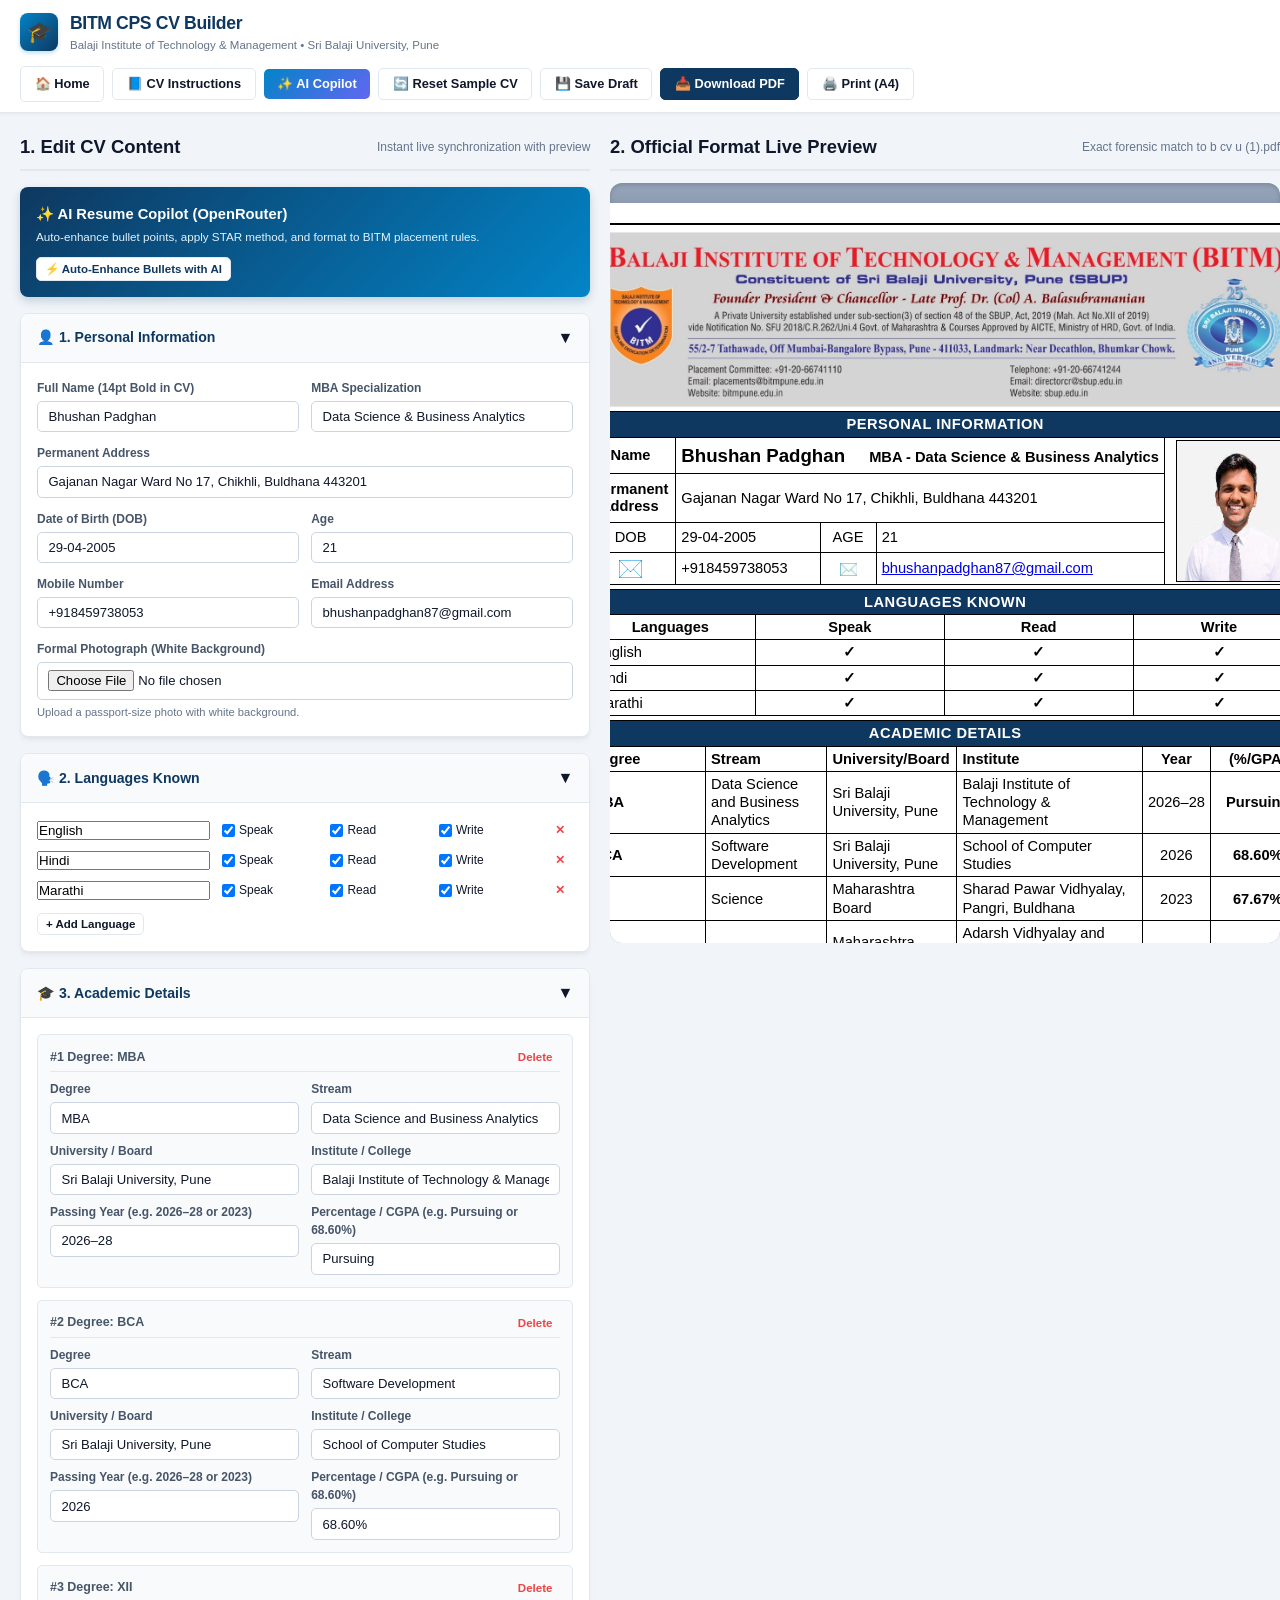
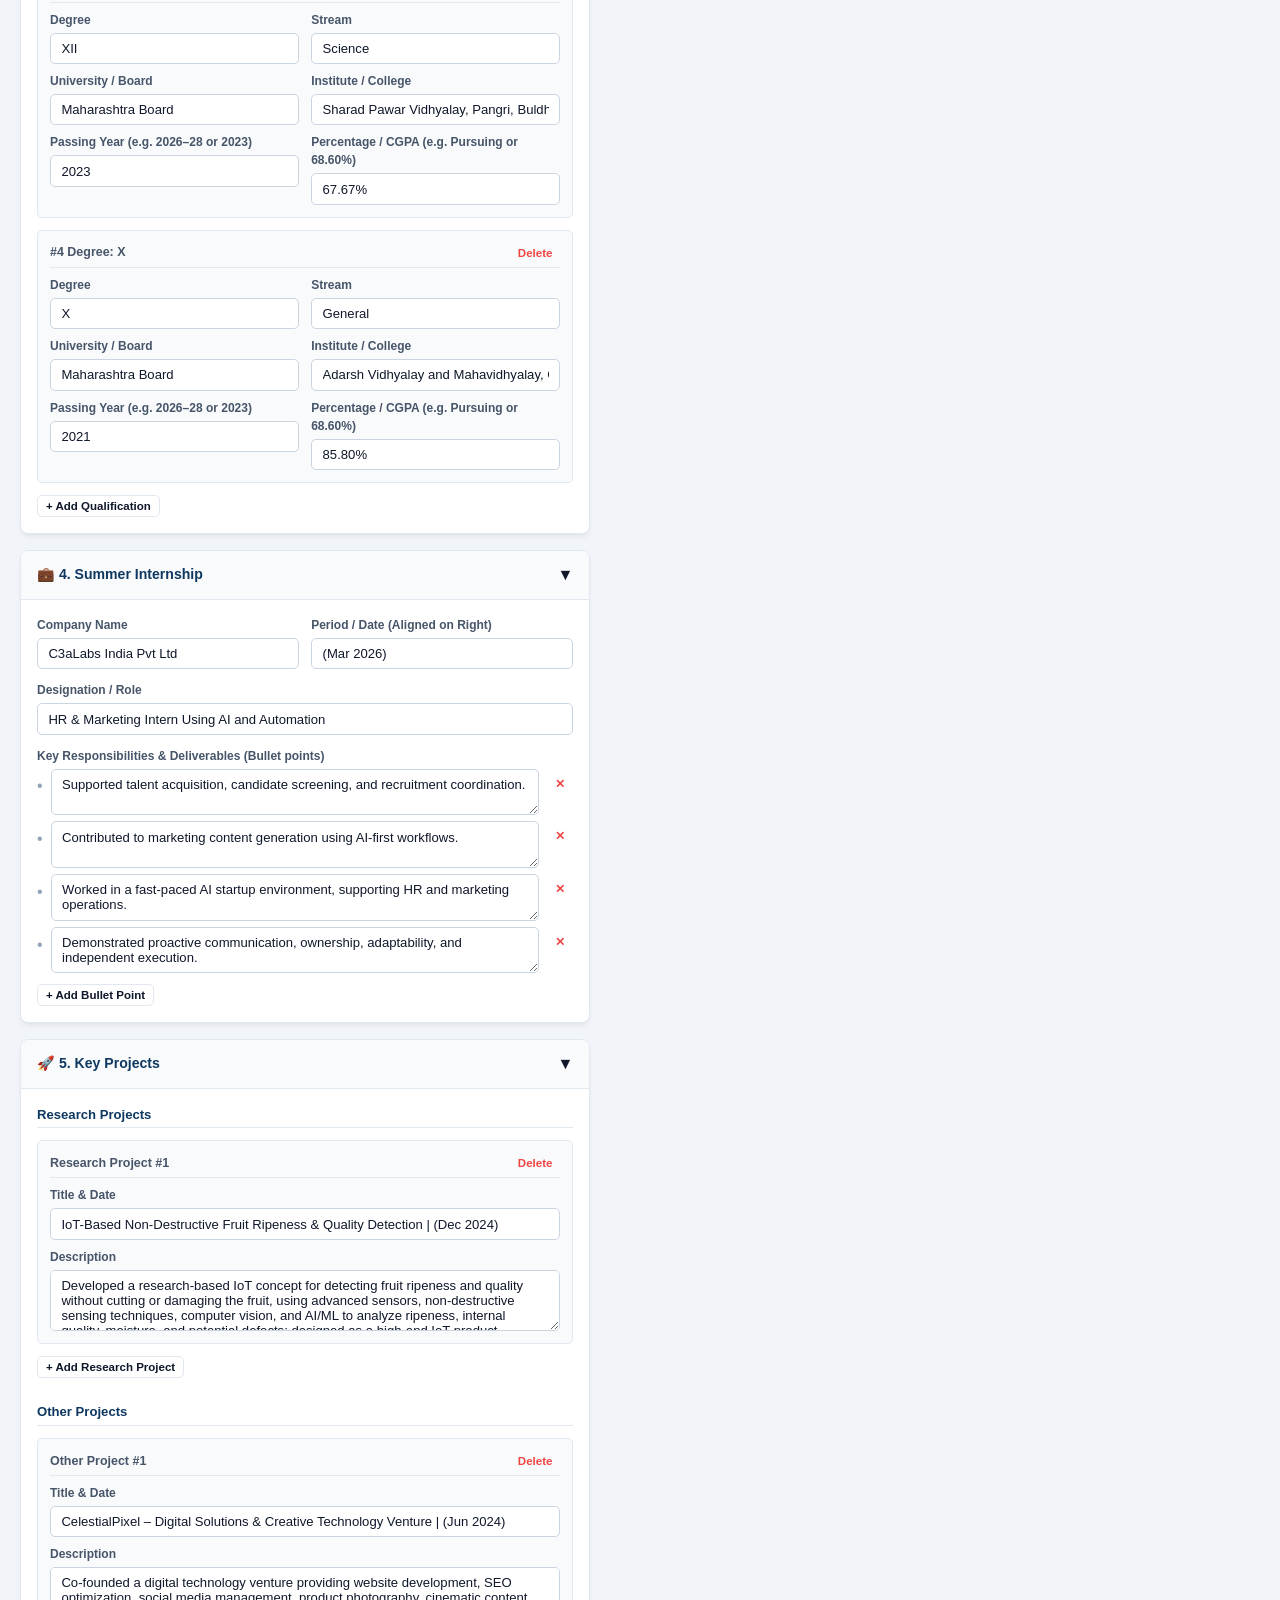
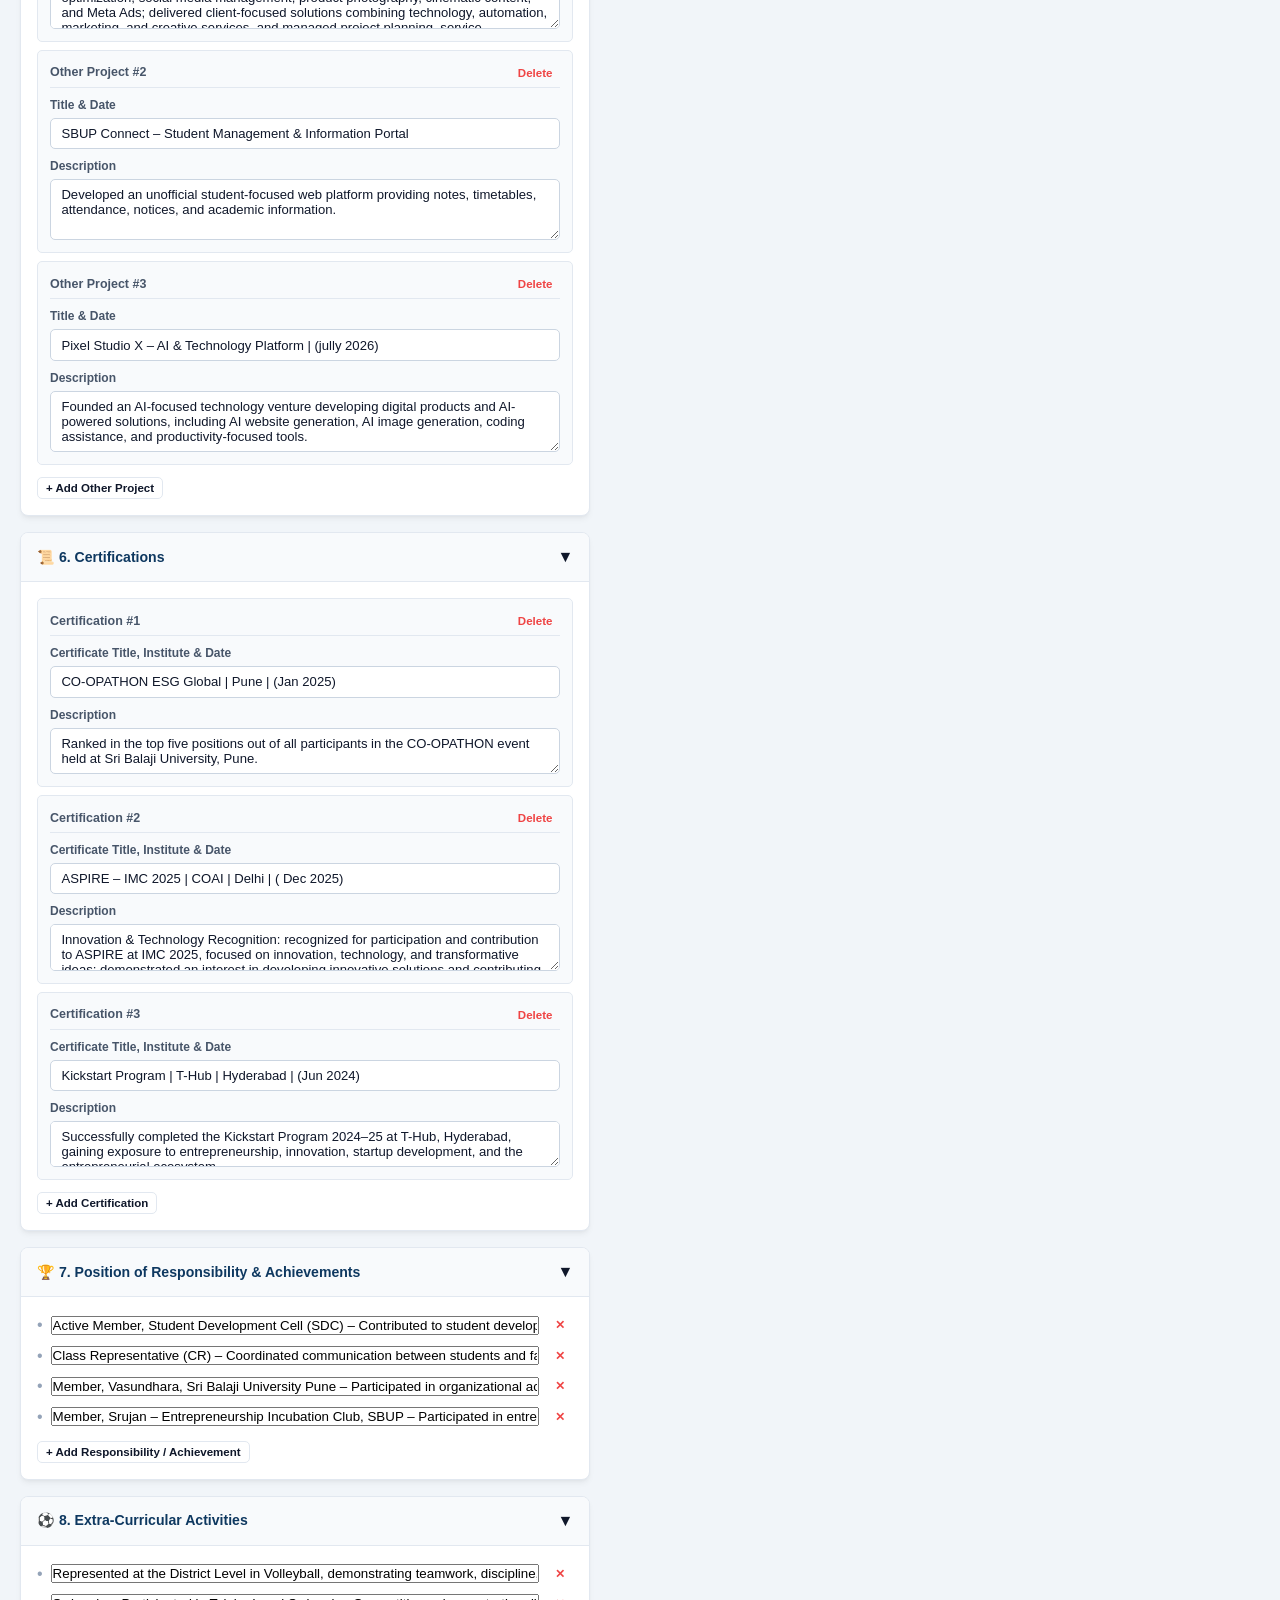
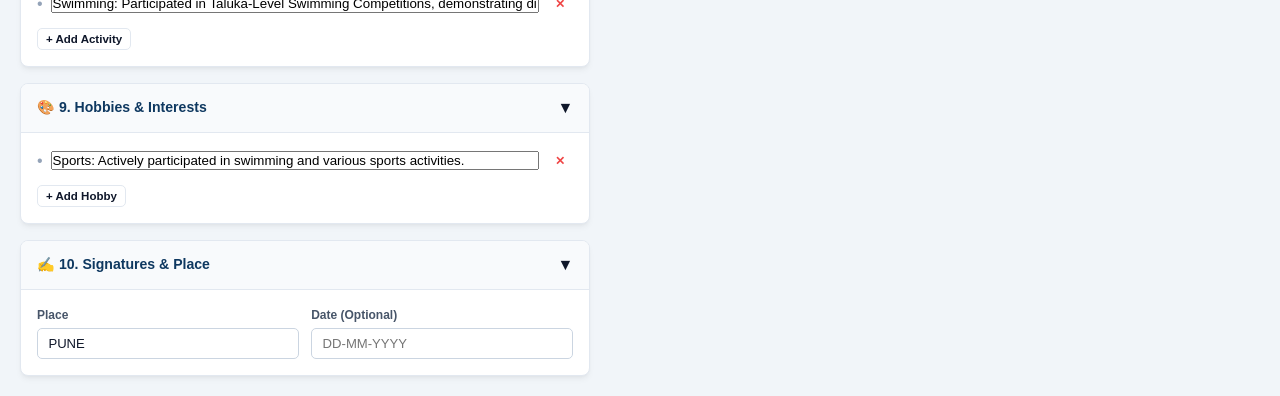
==== builder.html @ 75234aff "Add official Home landing page, separate CV Builder page, and Vercel routing" ====
<!DOCTYPE html>
<html lang="en">
<head>
  <meta charset="UTF-8">
  <meta name="viewport" content="width=device-width, initial-scale=1.0">
  <title>BITM CPS - Official MBA CV Builder</title>
  <link rel="stylesheet" href="style.css">
  <script src="html2pdf.bundle.min.js"></script>
</head>
<body>

  <!-- Top Navigation Header -->
  <header class="app-header">
    <div class="brand">
      <div class="brand-icon">🎓</div>
      <div>
        <div class="brand-title">BITM CPS CV Builder</div>
        <div class="brand-subtitle">Balaji Institute of Technology & Management • Sri Balaji University, Pune</div>
      </div>
    </div>

    <div class="header-actions">
      <a href="index.html" class="btn btn-secondary">
        🏠 Home
      </a>
      <button type="button" class="btn btn-secondary" id="btnInstructions">
        📘 CV Instructions
      </button>

      <button type="button" class="btn btn-ai" id="btnAiCopilot">
        ✨ AI Copilot
      </button>

      <button type="button" class="btn btn-secondary" id="btnResetSample">
        🔄 Reset Sample CV
      </button>

      <button type="button" class="btn btn-secondary" id="btnSaveDraft">
        💾 Save Draft
      </button>

      <!-- Direct PDF Download & Print Buttons -->
      <button type="button" class="btn btn-primary" id="btnDownloadPdf" style="background:#0e3860; border-color:#0e3860;">
        📥 Download PDF
      </button>

      <button type="button" class="btn btn-secondary" id="btnPrintPdf">
        🖨️ Print (A4)
      </button>
    </div>
  </header>

  <!-- Split Screen Workspace -->
  <main class="workspace">
    
    <!-- LEFT PANEL: Editor Input Form -->
    <section class="editor-panel">
      
      <div class="panel-header">
        <h2>1. Edit CV Content</h2>
        <span style="font-size: 0.75rem; color: #64748b;">Instant live synchronization with preview</span>
      </div>

      <!-- AI Copilot Quick Banner -->
      <div class="ai-copilot-card">
        <h3>✨ AI Resume Copilot (OpenRouter)</h3>
        <p>Auto-enhance bullet points, apply STAR method, and format to BITM placement rules.</p>
        <button type="button" class="btn btn-secondary btn-sm" id="btnAiQuickFill" style="background:#fff; color:#0e3860; font-weight:700;">
          ⚡ Auto-Enhance Bullets with AI
        </button>
      </div>

      <!-- Card 1: Personal Information -->
      <div class="form-card">
        <div class="card-header" onclick="toggleCard(this)">
          <div class="card-title">👤 1. Personal Information</div>
          <span>▼</span>
        </div>
        <div class="card-body">
          <div class="form-row">
            <div class="form-group">
              <label>Full Name (14pt Bold in CV)</label>
              <input type="text" id="inpName" value="Bhushan Padghan" placeholder="Student Name">
            </div>
            <div class="form-group">
              <label>MBA Specialization</label>
              <input type="text" id="inpSpec" value="Data Science & Business Analytics" placeholder="e.g. Data Science & Business Analytics">
            </div>
          </div>

          <div class="form-group">
            <label>Permanent Address</label>
            <input type="text" id="inpAddress" value="Gajanan Nagar Ward No 17, Chikhli, Buldhana 443201" placeholder="Address">
          </div>

          <div class="form-row">
            <div class="form-group">
              <label>Date of Birth (DOB)</label>
              <input type="text" id="inpDob" value="29-04-2005" placeholder="DD-MM-YYYY">
            </div>
            <div class="form-group">
              <label>Age</label>
              <input type="text" id="inpAge" value="21" placeholder="e.g. 21">
            </div>
          </div>

          <div class="form-row">
            <div class="form-group">
              <label>Mobile Number</label>
              <input type="text" id="inpPhone" value="+918459738053" placeholder="+91...">
            </div>
            <div class="form-group">
              <label>Email Address</label>
              <input type="email" id="inpEmail" value="bhushanpadghan87@gmail.com" placeholder="email@...">
            </div>
          </div>

          <div class="form-group">
            <label>Formal Photograph (White Background)</label>
            <input type="file" id="inpPhoto" accept="image/*">
            <span style="font-size: 0.7rem; color: #64748b;">Upload a passport-size photo with white background.</span>
          </div>
        </div>
      </div>

      <!-- Card 2: Languages Known -->
      <div class="form-card">
        <div class="card-header" onclick="toggleCard(this)">
          <div class="card-title">🗣️ 2. Languages Known</div>
          <span>▼</span>
        </div>
        <div class="card-body">
          <div id="languagesContainer" style="display: flex; flex-direction: column; gap: 0.5rem;">
            <!-- Generated via JS -->
          </div>
          <button type="button" class="btn btn-secondary btn-sm" id="btnAddLanguage" style="align-self: flex-start;">
            + Add Language
          </button>
        </div>
      </div>

      <!-- Card 3: Academic Details -->
      <div class="form-card">
        <div class="card-header" onclick="toggleCard(this)">
          <div class="card-title">🎓 3. Academic Details</div>
          <span>▼</span>
        </div>
        <div class="card-body">
          <div id="academicsContainer" style="display: flex; flex-direction: column; gap: 0.75rem;">
            <!-- Generated via JS -->
          </div>
          <button type="button" class="btn btn-secondary btn-sm" id="btnAddAcademic" style="align-self: flex-start;">
            + Add Qualification
          </button>
        </div>
      </div>

      <!-- Card 4: Summer Internship -->
      <div class="form-card">
        <div class="card-header" onclick="toggleCard(this)">
          <div class="card-title">💼 4. Summer Internship</div>
          <span>▼</span>
        </div>
        <div class="card-body">
          <div class="form-row">
            <div class="form-group">
              <label>Company Name</label>
              <input type="text" id="inpInternCompany" value="C3aLabs India Pvt Ltd" placeholder="Company Name">
            </div>
            <div class="form-group">
              <label>Period / Date (Aligned on Right)</label>
              <input type="text" id="inpInternPeriod" value="(Mar 2026)" placeholder="(e.g. Mar 2026)">
            </div>
          </div>

          <div class="form-group">
            <label>Designation / Role</label>
            <input type="text" id="inpInternRole" value="HR & Marketing Intern Using AI and Automation" placeholder="Internship Role">
          </div>

          <div class="form-group">
            <label>Key Responsibilities & Deliverables (Bullet points)</label>
            <div id="internBulletsContainer" style="display: flex; flex-direction: column; gap: 0.4rem;">
              <!-- Generated via JS -->
            </div>
            <button type="button" class="btn btn-secondary btn-sm" id="btnAddInternBullet" style="align-self: flex-start; margin-top: 0.4rem;">
              + Add Bullet Point
            </button>
          </div>
        </div>
      </div>

      <!-- Card 5: Key Projects -->
      <div class="form-card">
        <div class="card-header" onclick="toggleCard(this)">
          <div class="card-title">🚀 5. Key Projects</div>
          <span>▼</span>
        </div>
        <div class="card-body">
          <h4 style="font-size: 0.82rem; color: #0e3860; border-bottom: 1px solid #e2e8f0; padding-bottom: 3px;">
            Research Projects
          </h4>
          <div id="researchProjectsContainer" style="display: flex; flex-direction: column; gap: 0.5rem;">
            <!-- Generated via JS -->
          </div>
          <button type="button" class="btn btn-secondary btn-sm" id="btnAddResearchProj" style="align-self: flex-start;">
            + Add Research Project
          </button>

          <h4 style="font-size: 0.82rem; color: #0e3860; border-bottom: 1px solid #e2e8f0; padding-bottom: 3px; margin-top: 0.75rem;">
            Other Projects
          </h4>
          <div id="otherProjectsContainer" style="display: flex; flex-direction: column; gap: 0.5rem;">
            <!-- Generated via JS -->
          </div>
          <button type="button" class="btn btn-secondary btn-sm" id="btnAddOtherProj" style="align-self: flex-start;">
            + Add Other Project
          </button>
        </div>
      </div>

      <!-- Card 6: Certifications -->
      <div class="form-card">
        <div class="card-header" onclick="toggleCard(this)">
          <div class="card-title">📜 6. Certifications</div>
          <span>▼</span>
        </div>
        <div class="card-body">
          <div id="certificationsContainer" style="display: flex; flex-direction: column; gap: 0.5rem;">
            <!-- Generated via JS -->
          </div>
          <button type="button" class="btn btn-secondary btn-sm" id="btnAddCert" style="align-self: flex-start;">
            + Add Certification
          </button>
        </div>
      </div>

      <!-- Card 7: Positions of Responsibility & Achievements -->
      <div class="form-card">
        <div class="card-header" onclick="toggleCard(this)">
          <div class="card-title">🏆 7. Position of Responsibility & Achievements</div>
          <span>▼</span>
        </div>
        <div class="card-body">
          <div id="responsibilitiesContainer" style="display: flex; flex-direction: column; gap: 0.4rem;">
            <!-- Generated via JS -->
          </div>
          <button type="button" class="btn btn-secondary btn-sm" id="btnAddResp" style="align-self: flex-start;">
            + Add Responsibility / Achievement
          </button>
        </div>
      </div>

      <!-- Card 8: Extra-Curricular Activities -->
      <div class="form-card">
        <div class="card-header" onclick="toggleCard(this)">
          <div class="card-title">⚽ 8. Extra-Curricular Activities</div>
          <span>▼</span>
        </div>
        <div class="card-body">
          <div id="extraCurricularContainer" style="display: flex; flex-direction: column; gap: 0.4rem;">
            <!-- Generated via JS -->
          </div>
          <button type="button" class="btn btn-secondary btn-sm" id="btnAddExtra" style="align-self: flex-start;">
            + Add Activity
          </button>
        </div>
      </div>

      <!-- Card 9: Hobbies & Interests -->
      <div class="form-card">
        <div class="card-header" onclick="toggleCard(this)">
          <div class="card-title">🎨 9. Hobbies & Interests</div>
          <span>▼</span>
        </div>
        <div class="card-body">
          <div id="hobbiesContainer" style="display: flex; flex-direction: column; gap: 0.4rem;">
            <!-- Generated via JS -->
          </div>
          <button type="button" class="btn btn-secondary btn-sm" id="btnAddHobby" style="align-self: flex-start;">
            + Add Hobby
          </button>
        </div>
      </div>

      <!-- Card 10: Signatures & Verification -->
      <div class="form-card">
        <div class="card-header" onclick="toggleCard(this)">
          <div class="card-title">✍️ 10. Signatures & Place</div>
          <span>▼</span>
        </div>
        <div class="card-body">
          <div class="form-row">
            <div class="form-group">
              <label>Place</label>
              <input type="text" id="inpPlace" value="PUNE" placeholder="PUNE">
            </div>
            <div class="form-group">
              <label>Date (Optional)</label>
              <input type="text" id="inpDate" placeholder="DD-MM-YYYY">
            </div>
          </div>
        </div>
      </div>

    </section>

    <!-- RIGHT PANEL: Live Preview Panel -->
    <section class="preview-panel">
      
      <div class="panel-header">
        <h2>2. Official Format Live Preview</h2>
        <span style="font-size: 0.75rem; color: #64748b;">Exact forensic match to b cv u (1).pdf</span>
      </div>

      <div class="preview-container" id="cvExportContainer">
        
        <!-- ==========================================
             PAGE 1 (Official BITM CV Paper)
             ========================================== -->
        <div class="cv-page" id="cvPage1">
          <div class="cv-page-frame">
            
            <!-- Official BITM Header Letterhead Image -->
            <img src="bitm_header.jpg" class="cv-header-img" alt="Balaji Institute of Technology & Management">

            <!-- 1. PERSONAL INFORMATION (Exact 5-Col Grid from Word XML) -->
            <table class="cv-table">
              <tr>
                <th colspan="5" class="banner-cell">PERSONAL INFORMATION</th>
              </tr>
              <tr>
                <td class="font-bold text-center" style="width: 12.57%;">Name</td>
                <td colspan="3" style="width: 67.95%;">
                  <span class="font-bold text-14pt" id="prevName">Bhushan Padghan</span>
                  <span class="font-bold" style="margin-left: 20px;">MBA - <span id="prevSpec">Data Science & Business Analytics</span></span>
                </td>
                <td rowspan="4" class="cell-photo" style="width: 19.48%;">
                  <div class="photo-frame" id="prevPhotoSlot">
                    <img src="sample_photo.jpg" alt="Student Photo">
                  </div>
                </td>
              </tr>
              <tr>
                <td class="font-bold text-center" style="line-height: 1.15;">Permanent<br>address</td>
                <td colspan="3" id="prevAddress">Gajanan Nagar Ward No 17, Chikhli, Buldhana 443201</td>
              </tr>
              <tr>
                <td class="text-center">DOB</td>
                <td style="width: 20.04%;" id="prevDob">29-04-2005</td>
                <td class="text-center" style="width: 7.80%;">AGE</td>
                <td style="width: 40.11%;" id="prevAge">21</td>
              </tr>
              <tr>
                <td class="text-center">
                  <img src="icon_phone.png" alt="Phone" style="height: 18px; vertical-align: middle;">
                </td>
                <td id="prevPhone">+918459738053</td>
                <td class="text-center">
                  <img src="icon_email.jpg" alt="Email" style="height: 13px; vertical-align: middle;">
                </td>
                <td>
                  <a href="mailto:bhushanpadghan87@gmail.com" id="prevEmail" style="color: #0000ee; text-decoration: underline;">bhushanpadghan87@gmail.com</a>
                </td>
              </tr>
            </table>

            <!-- 2. LANGUAGES KNOWN -->
            <table class="cv-table">
              <tr>
                <th colspan="4" class="banner-cell">LANGUAGES KNOWN</th>
              </tr>
              <tr>
                <th class="col-head" style="width: 23.63%; text-align: center;">Languages</th>
                <th class="col-head" style="width: 26.23%; text-align: center;">Speak</th>
                <th class="col-head" style="width: 26.23%; text-align: center;">Read</th>
                <th class="col-head" style="width: 23.90%; text-align: center;">Write</th>
              </tr>
              <tbody id="prevLanguagesTbody">
                <!-- Rendered via JS -->
              </tbody>
            </table>

            <!-- 3. ACADEMIC DETAILS -->
            <table class="cv-table">
              <tr>
                <th colspan="6" class="banner-cell">ACADEMIC DETAILS</th>
              </tr>
              <tr>
                <th class="col-head font-bold" style="width: 16.79%; text-align: left; padding-left: 5px;">Degree</th>
                <th class="col-head font-bold" style="width: 16.90%; text-align: left; padding-left: 5px;">Stream</th>
                <th class="col-head font-bold" style="width: 18.06%; text-align: left; padding-left: 5px;">University/Board</th>
                <th class="col-head font-bold" style="width: 25.86%; text-align: left; padding-left: 5px;">Institute</th>
                <th class="col-head font-bold" style="width: 9.21%; text-align: center; white-space: nowrap;">Year</th>
                <th class="col-head font-bold" style="width: 13.17%; text-align: center; white-space: nowrap;">(%/GPA)</th>
              </tr>
              <tbody id="prevAcademicsTbody">
                <!-- Rendered via JS -->
              </tbody>
            </table>

            <div class="cv-certify-text">
              I certify that the marks mentioned in above table have been verified as correct.
            </div>
            <div class="cv-director-row">
              <span>DATE: <span id="prevDirectorDate"></span></span>
              <span>DIRECTOR</span>
            </div>

            <!-- 4. SUMMER INTERNSHIP -->
            <table class="cv-table">
              <tr>
                <th class="banner-cell text-left">SUMMER INTERNSHIP:</th>
              </tr>
              <tr>
                <td style="padding: 5px 8px;">
                  <div style="font-weight: bold; margin-bottom: 2px;">
                    <span id="prevInternCompany">C3aLabs India Pvt Ltd</span>
                    <span id="prevInternPeriod" style="margin-left: 4px;">| (Mar 2026)</span>
                  </div>
                  <div style="margin-bottom: 3px;" id="prevInternRole">
                    HR & Marketing Intern Using AI and Automation
                  </div>
                  <ul class="cv-bullets" id="prevInternBullets">
                    <!-- Rendered via JS -->
                  </ul>
                </td>
              </tr>
            </table>

          </div>
        </div>

        <!-- Visual Page Separator -->
        <div class="page-separator no-print" style="color: #475569; font-size: 0.75rem; font-weight: 600; text-align: center;">
          ▼ Page 2 of Official CV Format ▼
        </div>

        <!-- ==========================================
             PAGE 2 (Official BITM CV Paper)
             ========================================== -->
        <div class="cv-page" id="cvPage2">
          <div class="cv-page-frame">

            <!-- 5. KEY PROJECTS -->
            <table class="cv-table">
              <tr>
                <th class="banner-cell">KEY PROJECTS</th>
              </tr>
              <tr>
                <td style="padding: 5px 8px; border-bottom: 1px solid #000;">
                  <div style="font-weight: bold; text-decoration: underline; margin-bottom: 3px;">Research Projects</div>
                  <div id="prevResearchProjects">
                    <!-- Rendered via JS -->
                  </div>
                </td>
              </tr>
              <tr>
                <td style="padding: 5px 8px;">
                  <div style="font-weight: bold; text-decoration: underline; margin-bottom: 3px;">Other Projects</div>
                  <div id="prevOtherProjects">
                    <!-- Rendered via JS -->
                  </div>
                </td>
              </tr>
            </table>

            <!-- 6. CERTIFICATIONS -->
            <table class="cv-table">
              <tr>
                <th class="banner-cell">CERTIFICATIONS</th>
              </tr>
              <tr>
                <td style="padding: 5px 8px;">
                  <div id="prevCertifications">
                    <!-- Rendered via JS -->
                  </div>
                </td>
              </tr>
            </table>

            <!-- 7. POSITION OF RESPONSIBILITY & ACHIVEMENTS -->
            <table class="cv-table">
              <tr>
                <th class="banner-cell">POSITION OF RESPONSIBILITY & ACHIVEMENTS</th>
              </tr>
              <tr>
                <td style="padding: 5px 8px;">
                  <ul class="cv-bullets" id="prevResponsibilities">
                    <!-- Rendered via JS -->
                  </ul>
                </td>
              </tr>
            </table>

            <!-- 8. EXTRA-CURRICULAR ACTIVITIES -->
            <table class="cv-table">
              <tr>
                <th class="banner-cell">EXTRA-CURRICULAR ACTIVITIES</th>
              </tr>
              <tr>
                <td style="padding: 5px 8px;">
                  <ul class="cv-bullets" id="prevExtraCurricular">
                    <!-- Rendered via JS -->
                  </ul>
                </td>
              </tr>
            </table>

            <!-- 9. HOBBIES & INTERESTS -->
            <table class="cv-table">
              <tr>
                <th class="banner-cell">HOBBIES & INTERESTS</th>
              </tr>
              <tr>
                <td style="padding: 5px 8px;">
                  <ul class="cv-bullets" id="prevHobbies">
                    <!-- Rendered via JS -->
                  </ul>
                </td>
              </tr>
            </table>

            <!-- 10. SIGNATURE FOOTER -->
            <div class="cv-signatures">
              <div class="cv-sig-row">
                <span>DATE: <span id="prevFooterDate"></span></span>
                <span>SIGNATURE OF STUDENT</span>
              </div>

              <div class="cv-countersigned">
                COUNTERSIGNED
              </div>

              <div class="cv-sig-row" style="margin-bottom: 0;">
                <span>PLACE:<span id="prevPlace">PUNE</span></span>
                <span>STAMP & SIGNATURE OF DIRECTOR</span>
              </div>
            </div>

          </div>
        </div>

      </div>

    </section>

  </main>

  <!-- MODAL: Official CV Formatting Instructions -->
  <div class="modal-overlay" id="instructionsModal">
    <div class="modal-content">
      <div class="modal-header">
        <h3>📘 Official CV Formatting Instructions</h3>
        <button type="button" class="btn btn-secondary btn-sm" onclick="closeModal('instructionsModal')">✕</button>
      </div>
      <div class="modal-body">
        <p style="font-weight: 700; color: #0e3860; margin-bottom: 0.75rem;">
          Balaji Institute of Telecom & Management (BITM) • Career Planning & Placement Cell Guidelines
        </p>
        <ol>
          <li><strong>Name:</strong> 14 pt, bold, and properly aligned as per the given format.</li>
          <li><strong>Font:</strong> Use Arial throughout the CV.</li>
          <li><strong>Font Size:</strong> Keep the overall CV content at 11 pt.</li>
          <li><strong>Headings:</strong> Only the headings should be bold. Keep the details/content in normal font.</li>
          <li><strong>Alignment:</strong> Follow the alignment given in the CV format. Keep tick marks (✓) and other elements properly center-aligned wherever required.</li>
          <li><strong>Margins:</strong> Keep a little space on all four sides of the page.</li>
          <li><strong>Spacing:</strong> Maintain proper and consistent spacing between sections. Keep equal space after every section and avoid unnecessary blank spaces.</li>
          <li><strong>Specialisation:</strong> Write your specialisation as per the given format. If it doesn’t fit, use a short form. Tech students should use the required short form.</li>
          <li><strong>Internship/Certification Dates:</strong> Mention the internship and certification dates on the right side, aligned consistently throughout the CV.</li>
          <li><strong>Passing Year:</strong> Mention only the passing year. Example: 2023 ✅ | 2022–23 ❌. For MBA, mention 2026–28 in the Passing Year column and write “Pursuing” in the Percentage/CGPA column.</li>
          <li><strong>Marks:</strong> If you are adding marks, mention them only in Percentage or CGPA. Do not use any other format.</li>
          <li><strong>Photo:</strong> Use a formal photograph with a white background.</li>
          <li><strong>Content:</strong> Fill in your correct and updated details. Do not change the order or add unnecessary information.</li>
          <li><strong>Formatting:</strong> Do not change the overall structure, headings, or layout of the given CV format.</li>
          <li><strong>Final Check:</strong> Check spelling, contact details, font size, bold headings, alignment, spacing, dates, marks, photo, and overall appearance before submitting.</li>
        </ol>
      </div>
      <div class="modal-footer">
        <button type="button" class="btn btn-primary" onclick="closeModal('instructionsModal')">
          Understood, Close
        </button>
      </div>
    </div>
  </div>

  <!-- MODAL: AI Copilot -->
  <div class="modal-overlay" id="aiModal">
    <div class="modal-content">
      <div class="modal-header">
        <h3>✨ OpenRouter AI CV Assistant</h3>
        <button type="button" class="btn btn-secondary btn-sm" onclick="closeModal('aiModal')">✕</button>
      </div>
      <div class="modal-body">
        <p style="font-size: 0.8rem; color: #475569; margin-bottom: 1rem;">
          Using OpenRouter AI (<code>openai/gpt-4o-mini</code>) to enhance your CV content according to BITM MBA standards.
        </p>

        <div class="form-group" style="margin-bottom: 1rem;">
          <label>Select AI Action</label>
          <select id="selAiAction">
            <option value="enhance_internship">Polish Internship Bullet Points (Action Verbs & Impact)</option>
            <option value="enhance_projects">Enhance Research & Other Projects (STAR Method)</option>
            <option value="enhance_achievements">Refine Responsibilities & Achievements</option>
            <option value="full_audit">Check BITM Formatting Compliance</option>
          </select>
        </div>

        <div class="form-group">
          <label>Optional Context / Notes (e.g. key tools, results)</label>
          <textarea id="txtAiContext" rows="3" placeholder="e.g. Worked with Python and Power BI, improved conversion by 15%..."></textarea>
        </div>

        <div id="aiStatusArea" style="margin-top: 1rem; font-size: 0.8rem; display: none;"></div>
      </div>
      <div class="modal-footer">
        <button type="button" class="btn btn-secondary" onclick="closeModal('aiModal')">Cancel</button>
        <button type="button" class="btn btn-ai" id="btnExecuteAi">Execute AI Action</button>
      </div>
    </div>
  </div>

  <script src="app.js"></script>
</body>
</html>
---- style.css ----
/* ==========================================================================
   BITM CPS CV Builder - Stylesheet
   Academic & Placement Theme (Sky Blue, Light Blue, White, Dark Navy)
   Exact forensic replica of b cv u (1).pdf & CV format-Freshers (5).docx
   ========================================================================== */

:root {
  --primary: #0284c7;
  --primary-hover: #0369a1;
  --primary-light: #e0f2fe;
  --primary-ultra-light: #f0f9ff;
  --navy: #0f172a;
  --navy-light: #1e293b;
  --text-muted: #64748b;
  --border: #e2e8f0;
  --bg-app: #f1f5f9;
  --card-bg: #ffffff;
  --success: #10b981;
  --radius-lg: 12px;
  --radius-md: 8px;
  --radius-sm: 5px;
  --shadow: 0 4px 6px -1px rgba(0, 0, 0, 0.05), 0 2px 4px -2px rgba(0, 0, 0, 0.05);
}

* {
  box-sizing: border-box;
  margin: 0;
  padding: 0;
}

body {
  font-family: -apple-system, BlinkMacSystemFont, "Segoe UI", Roboto, Helvetica, Arial, sans-serif;
  background-color: var(--bg-app);
  color: var(--navy);
  line-height: 1.5;
  -webkit-font-smoothing: antialiased;
}

/* Header */
.app-header {
  position: sticky;
  top: 0;
  z-index: 50;
  background-color: rgba(255, 255, 255, 0.98);
  backdrop-filter: blur(8px);
  border-bottom: 1px solid var(--border);
  padding: 0.65rem 1.25rem;
  display: flex;
  align-items: center;
  justify-content: space-between;
  flex-wrap: wrap;
  gap: 0.75rem;
  box-shadow: 0 1px 3px rgba(0,0,0,0.05);
}

.brand {
  display: flex;
  align-items: center;
  gap: 0.75rem;
}

.brand-icon {
  width: 38px;
  height: 38px;
  background: linear-gradient(135deg, #0284c7, #0e3860);
  color: #fff;
  border-radius: var(--radius-md);
  display: flex;
  align-items: center;
  justify-content: center;
  font-size: 1.25rem;
  font-weight: bold;
  box-shadow: 0 2px 4px rgba(2, 132, 199, 0.25);
}

.brand-title {
  font-size: 1.1rem;
  font-weight: 700;
  color: #0e3860;
  letter-spacing: -0.02em;
}

.brand-subtitle {
  font-size: 0.72rem;
  color: var(--text-muted);
  font-weight: 500;
}

.header-actions {
  display: flex;
  align-items: center;
  gap: 0.5rem;
  flex-wrap: wrap;
}

/* Buttons */
.btn {
  display: inline-flex;
  align-items: center;
  gap: 0.35rem;
  font-size: 0.8rem;
  font-weight: 600;
  padding: 0.45rem 0.85rem;
  border-radius: var(--radius-sm);
  border: 1px solid transparent;
  cursor: pointer;
  transition: all 0.15s ease-in-out;
  text-decoration: none;
}

.btn-primary {
  background-color: var(--primary);
  color: #fff;
  border-color: var(--primary);
}
.btn-primary:hover {
  background-color: var(--primary-hover);
}

.btn-secondary {
  background-color: #fff;
  color: var(--navy);
  border-color: var(--border);
}
.btn-secondary:hover {
  background-color: #f1f5f9;
}

.btn-ai {
  background: linear-gradient(135deg, #0284c7, #6366f1);
  color: #fff;
  border: none;
}
.btn-ai:hover {
  opacity: 0.95;
  transform: translateY(-1px);
}

.btn-sm {
  padding: 0.25rem 0.5rem;
  font-size: 0.72rem;
}

.btn-danger {
  color: #ef4444;
  background: transparent;
  border: none;
  cursor: pointer;
}
.btn-danger:hover {
  background-color: #fee2e2;
  border-radius: 4px;
}

/* Split Workspace */
.workspace {
  display: grid;
  grid-template-columns: 46% 54%;
  gap: 1.25rem;
  padding: 1.25rem;
  max-width: 1700px;
  margin: 0 auto;
  min-height: calc(100vh - 65px);
}

@media (max-width: 1100px) {
  .workspace {
    grid-template-columns: 1fr;
  }
}

/* Left side: Editor Panel */
.editor-panel {
  display: flex;
  flex-direction: column;
  gap: 1rem;
}

.panel-header {
  display: flex;
  align-items: center;
  justify-content: space-between;
  border-bottom: 2px solid var(--border);
  padding-bottom: 0.5rem;
}

.panel-header h2 {
  font-size: 1.15rem;
  font-weight: 700;
  color: var(--navy);
}

/* Accordion Form Cards */
.form-card {
  background-color: var(--card-bg);
  border-radius: var(--radius-md);
  border: 1px solid var(--border);
  box-shadow: var(--shadow);
  overflow: hidden;
  transition: border-color 0.15s;
}

.form-card:hover {
  border-color: #cbd5e1;
}

.card-header {
  padding: 0.75rem 1rem;
  background-color: #f8fafc;
  border-bottom: 1px solid var(--border);
  display: flex;
  align-items: center;
  justify-content: space-between;
  cursor: pointer;
  user-select: none;
}

.card-header:hover {
  background-color: #f1f5f9;
}

.card-title {
  font-size: 0.88rem;
  font-weight: 700;
  color: #0e3860;
  display: flex;
  align-items: center;
  gap: 0.4rem;
}

.card-body {
  padding: 1rem;
  display: flex;
  flex-direction: column;
  gap: 0.75rem;
}

.form-row {
  display: grid;
  grid-template-columns: 1fr 1fr;
  gap: 0.75rem;
}

.form-group {
  display: flex;
  flex-direction: column;
  gap: 0.25rem;
}

.form-group label {
  font-size: 0.75rem;
  font-weight: 600;
  color: #475569;
}

.form-group input,
.form-group textarea,
.form-group select {
  font-family: inherit;
  font-size: 0.82rem;
  padding: 0.45rem 0.65rem;
  border-radius: var(--radius-sm);
  border: 1px solid #cbd5e1;
  background-color: #fff;
  color: var(--navy);
  outline: none;
  transition: border-color 0.15s, box-shadow 0.15s;
}

.form-group input:focus,
.form-group textarea:focus,
.form-group select:focus {
  border-color: var(--primary);
  box-shadow: 0 0 0 2px var(--primary-light);
}

.dynamic-item {
  background-color: #f8fafc;
  border: 1px solid var(--border);
  border-radius: var(--radius-sm);
  padding: 0.75rem;
  display: flex;
  flex-direction: column;
  gap: 0.5rem;
  position: relative;
}

.dynamic-item-header {
  display: flex;
  align-items: center;
  justify-content: space-between;
  font-size: 0.78rem;
  font-weight: 700;
  color: #475569;
  border-bottom: 1px solid #e2e8f0;
  padding-bottom: 0.25rem;
}

/* Right side: Live Preview Panel */
.preview-panel {
  display: flex;
  flex-direction: column;
  gap: 0.75rem;
  position: sticky;
  top: 75px;
  max-height: calc(100vh - 90px);
}

.preview-container {
  flex: 1;
  overflow-y: auto;
  overflow-x: auto;
  background-color: #94a3b8;
  padding: 1.25rem;
  border-radius: var(--radius-lg);
  box-shadow: inset 0 2px 4px rgba(0, 0, 0, 0.15);
  display: flex;
  flex-direction: column;
  align-items: center;
  gap: 1.5rem;
}

/* ==========================================================================
   CV PAPER PREVIEW (EXACT A4 210mm x 297mm DIMENSIONS)
   Strict Arial font throughout, 11pt body, 14pt Name, Dark Navy #0e3860 Banners
   Microsoft Word PageBorder: 2.25pt solid black box with 24pt margin
   ========================================================================== */

.cv-page {
  background: #ffffff;
  color: #000000;
  width: 210mm;
  height: 297mm;
  min-height: 297mm;
  max-height: 297mm;
  padding: 5.5mm 7mm;
  box-shadow: 0 10px 25px rgba(0, 0, 0, 0.25);
  font-family: Arial, Helvetica, sans-serif !important;
  font-size: 11pt;
  line-height: 1.25;
  position: relative;
  box-sizing: border-box;
  overflow: hidden;
  -webkit-print-color-adjust: exact !important;
  print-color-adjust: exact !important;
}

/* Page Outer Frame (Exact match to Word pgBorders) */
.cv-page-frame {
  border: 2px solid #000000;
  padding: 6px 8px;
  height: 100%;
  box-sizing: border-box;
  display: flex;
  flex-direction: column;
}

/* Official College Letterhead Image */
.cv-header-img {
  width: 100%;
  height: auto;
  display: block;
  margin-bottom: 3px;
}

/* Master Table Styles */
.cv-table {
  width: 100%;
  border-collapse: collapse;
  border: 1px solid #000000;
  margin-bottom: 4px;
  font-family: Arial, sans-serif;
  font-size: 11pt;
  color: #000000;
}

.cv-table td {
  border: 1px solid #000000;
  padding: 3px 5px;
  vertical-align: middle;
  font-size: 11pt;
  color: #000000;
}

.cv-table th {
  border: 1px solid #000000;
  font-size: 11pt;
  color: #000000;
}

/* Deep Navy Blue Section Banners (Exact #0e3860) */
.banner-cell {
  background-color: #0e3860 !important;
  color: #ffffff !important;
  font-family: Arial, sans-serif;
  font-weight: bold;
  font-size: 11pt !important;
  text-align: center;
  padding: 3px 6px !important;
  letter-spacing: 0.5px;
  -webkit-print-color-adjust: exact !important;
  print-color-adjust: exact !important;
}

.banner-cell.text-left {
  text-align: left;
  padding-left: 8px !important;
}

.col-head {
  background-color: #ffffff;
  font-weight: bold;
  padding: 3px 4px;
  font-size: 11pt;
}

/* Text helpers */
.text-center {
  text-align: center;
}

.text-left {
  text-align: left;
}

.font-bold {
  font-weight: bold;
}

.text-14pt {
  font-size: 14pt;
}

.text-11pt {
  font-size: 11pt;
}

/* Photo Box Inside Table 0 */
.cell-photo {
  padding: 2px !important;
  text-align: center;
  vertical-align: middle;
}

.photo-frame {
  width: 118px;
  height: 142px;
  border: 1px solid #000000;
  background-color: #ffffff;
  margin: 0 auto;
  display: flex;
  align-items: center;
  justify-content: center;
  overflow: hidden;
}

.photo-frame img {
  width: 100%;
  height: 100%;
  object-fit: cover;
  display: block;
}

/* Academic Director & Certify Note */
.cv-certify-text {
  font-size: 11pt;
  margin-top: 3px;
  margin-bottom: 5px;
  color: #000000;
}

.cv-director-row {
  display: flex;
  justify-content: space-between;
  font-size: 11pt;
  font-weight: normal;
  margin-bottom: 5px;
  color: #000000;
}

/* Bullets */
.cv-bullets {
  margin: 0;
  padding-left: 18px;
  list-style-type: disc;
}

.cv-bullets li {
  font-size: 11pt;
  line-height: 1.24;
  margin-bottom: 2px;
  color: #000000;
}

/* Page 2 Signatures Block */
.cv-signatures {
  margin-top: auto;
  padding-top: 15px;
  font-family: Arial, sans-serif;
  font-size: 11pt;
  color: #000000;
}

.cv-sig-row {
  display: flex;
  justify-content: space-between;
  margin-bottom: 12px;
  font-size: 11pt;
}

.cv-countersigned {
  text-align: center;
  font-weight: normal;
  letter-spacing: 0.05em;
  margin-bottom: 12px;
  font-size: 11pt;
}

/* Modals */
.modal-overlay {
  display: none;
  position: fixed;
  top: 0;
  left: 0;
  right: 0;
  bottom: 0;
  background-color: rgba(15, 23, 42, 0.65);
  backdrop-filter: blur(4px);
  z-index: 100;
  align-items: center;
  justify-content: center;
  padding: 1rem;
}

.modal-overlay.active {
  display: flex;
}

.modal-content {
  background: #fff;
  border-radius: var(--radius-lg);
  max-width: 650px;
  width: 100%;
  max-height: 85vh;
  display: flex;
  flex-direction: column;
  box-shadow: 0 20px 25px -5px rgba(0, 0, 0, 0.25);
  overflow: hidden;
}

.modal-header {
  padding: 1rem 1.25rem;
  background: linear-gradient(135deg, #0e3860, #0284c7);
  color: #fff;
  display: flex;
  align-items: center;
  justify-content: space-between;
}

.modal-header h3 {
  font-size: 1.05rem;
  font-weight: 700;
}

.modal-body {
  padding: 1.25rem;
  overflow-y: auto;
  font-size: 0.85rem;
  line-height: 1.6;
  color: #334155;
}

.modal-body ol {
  padding-left: 1.25rem;
}

.modal-body li {
  margin-bottom: 0.55rem;
}

.modal-footer {
  padding: 0.85rem 1.25rem;
  background-color: #f8fafc;
  border-top: 1px solid var(--border);
  display: flex;
  justify-content: flex-end;
}

/* AI Copilot Card */
.ai-copilot-card {
  background: linear-gradient(135deg, #0e3860, #0284c7);
  color: #fff;
  border-radius: var(--radius-md);
  padding: 1rem;
  box-shadow: 0 4px 10px rgba(14, 56, 96, 0.2);
}

.ai-copilot-card h3 {
  font-size: 0.92rem;
  font-weight: 700;
  margin-bottom: 0.2rem;
}

.ai-copilot-card p {
  font-size: 0.73rem;
  color: #e0f2fe;
  margin-bottom: 0.65rem;
}

/* ==========================================================================
   HOME PAGE (LANDING PORTAL) STYLES
   ========================================================================== */
.home-container {
  max-width: 1200px;
  margin: 0 auto;
  padding: 2rem 1.5rem;
}

.home-hero {
  text-align: center;
  padding: 3.5rem 1.5rem 2.5rem;
  background: linear-gradient(180deg, #f0f9ff 0%, #ffffff 100%);
  border-radius: var(--radius-lg);
  border: 1px solid var(--border);
  margin-bottom: 2.5rem;
  box-shadow: 0 10px 30px -10px rgba(2, 132, 199, 0.1);
}

.home-badge {
  display: inline-flex;
  align-items: center;
  gap: 0.5rem;
  background-color: var(--primary-light);
  color: #0369a1;
  font-size: 0.8rem;
  font-weight: 700;
  padding: 0.35rem 0.85rem;
  border-radius: 999px;
  margin-bottom: 1.25rem;
  border: 1px solid #bae6fd;
}

.home-hero h1 {
  font-size: 2.5rem;
  font-weight: 800;
  color: #0e3860;
  line-height: 1.2;
  margin-bottom: 1rem;
  letter-spacing: -0.02em;
}

.home-hero p {
  font-size: 1.05rem;
  color: #475569;
  max-width: 780px;
  margin: 0 auto 2rem;
  line-height: 1.6;
}

.home-hero-actions {
  display: flex;
  align-items: center;
  justify-content: center;
  gap: 1rem;
  flex-wrap: wrap;
}

.btn-lg {
  padding: 0.75rem 1.75rem;
  font-size: 1rem;
  font-weight: 700;
  border-radius: var(--radius-md);
}

.home-stats {
  display: grid;
  grid-template-columns: repeat(auto-fit, minmax(220px, 1fr));
  gap: 1.25rem;
  margin-bottom: 3rem;
}

.stat-card {
  background: #fff;
  border: 1px solid var(--border);
  border-radius: var(--radius-md);
  padding: 1.25rem;
  text-align: center;
  box-shadow: var(--shadow);
}

.stat-num {
  font-size: 1.8rem;
  font-weight: 800;
  color: #0284c7;
}

.stat-lbl {
  font-size: 0.82rem;
  color: #64748b;
  font-weight: 600;
  margin-top: 0.25rem;
}

.section-header-center {
  text-align: center;
  margin-bottom: 2rem;
}

.section-header-center h2 {
  font-size: 1.8rem;
  font-weight: 800;
  color: #0e3860;
  letter-spacing: -0.01em;
}

.section-header-center p {
  color: #64748b;
  font-size: 0.95rem;
  margin-top: 0.25rem;
}

.features-grid {
  display: grid;
  grid-template-columns: repeat(auto-fit, minmax(320px, 1fr));
  gap: 1.5rem;
  margin-bottom: 3.5rem;
}

.feature-box {
  background: #ffffff;
  border: 1px solid var(--border);
  border-radius: var(--radius-md);
  padding: 1.5rem;
  box-shadow: var(--shadow);
  transition: transform 0.2s, box-shadow 0.2s;
}

.feature-box:hover {
  transform: translateY(-3px);
  box-shadow: 0 12px 20px -5px rgba(0,0,0,0.08);
}

.feature-icon {
  font-size: 2rem;
  margin-bottom: 0.75rem;
  display: inline-block;
}

.feature-box h3 {
  font-size: 1.1rem;
  font-weight: 700;
  color: #0e3860;
  margin-bottom: 0.5rem;
}

.feature-box p {
  font-size: 0.88rem;
  color: #475569;
  line-height: 1.5;
}

.guidelines-card {
  background: #ffffff;
  border: 1px solid var(--border);
  border-radius: var(--radius-lg);
  padding: 2rem;
  box-shadow: var(--shadow);
  margin-bottom: 3.5rem;
}

.rules-grid {
  display: grid;
  grid-template-columns: repeat(auto-fit, minmax(280px, 1fr));
  gap: 1rem;
  margin-top: 1.5rem;
}

.rule-item {
  background: #f8fafc;
  border: 1px solid #e2e8f0;
  border-radius: var(--radius-sm);
  padding: 0.85rem 1rem;
  display: flex;
  gap: 0.75rem;
  align-items: flex-start;
}

.rule-num {
  background: #0284c7;
  color: #fff;
  font-weight: 800;
  font-size: 0.75rem;
  width: 22px;
  height: 22px;
  border-radius: 50%;
  display: flex;
  align-items: center;
  justify-content: center;
  flex-shrink: 0;
}

.rule-content strong {
  color: #0e3860;
  font-size: 0.85rem;
  display: block;
}

.rule-content span {
  font-size: 0.78rem;
  color: #475569;
  line-height: 1.4;
}

.home-footer {
  background: #0e3860;
  color: #e2e8f0;
  padding: 3rem 1.5rem 2rem;
  margin-top: 4rem;
}

.footer-content {
  max-width: 1200px;
  margin: 0 auto;
  display: grid;
  grid-template-columns: 2fr 1fr 1fr;
  gap: 2rem;
  margin-bottom: 2rem;
}

@media (max-width: 768px) {
  .footer-content {
    grid-template-columns: 1fr;
  }
  .home-hero h1 {
    font-size: 1.8rem;
  }
}

.footer-col h4 {
  color: #ffffff;
  font-size: 0.95rem;
  font-weight: 700;
  margin-bottom: 0.75rem;
}

.footer-col p, .footer-col a {
  color: #94a3b8;
  font-size: 0.8rem;
  line-height: 1.6;
  text-decoration: none;
}

.footer-col a:hover {
  color: #ffffff;
}

.footer-bottom {
  max-width: 1200px;
  margin: 0 auto;
  border-top: 1px solid rgba(255,255,255,0.1);
  padding-top: 1.25rem;
  text-align: center;
  font-size: 0.75rem;
  color: #94a3b8;
}

/* ==========================================================================
   PRINT MEDIA QUERY - STRICT 100% IDENTICAL ZERO-MARGIN EXPORT
   ========================================================================== */
@media print {
  @page {
    size: A4 portrait;
    margin: 0mm !important;
  }

  html, body {
    width: 210mm !important;
    height: 100% !important;
    margin: 0 !important;
    padding: 0 !important;
    background: #fff !important;
    -webkit-print-color-adjust: exact !important;
    print-color-adjust: exact !important;
  }

  .app-header,
  .editor-panel,
  .panel-header,
  .modal-overlay,
  .no-print,
  .page-separator {
    display: none !important;
  }

  .workspace {
    display: block !important;
    padding: 0 !important;
    margin: 0 !important;
    width: 210mm !important;
  }

  .preview-panel {
    position: static !important;
    max-height: none !important;
    padding: 0 !important;
    margin: 0 !important;
    width: 210mm !important;
  }

  .preview-container {
    background: transparent !important;
    padding: 0 !important;
    margin: 0 !important;
    box-shadow: none !important;
    display: block !important;
    width: 210mm !important;
  }

  .cv-page {
    width: 210mm !important;
    height: 297mm !important;
    max-height: 297mm !important;
    min-height: 297mm !important;
    padding: 5.5mm 7mm !important;
    margin: 0 !important;
    box-shadow: none !important;
    page-break-after: always !important;
    break-after: page !important;
    overflow: hidden !important;
  }

  .cv-page:last-child {
    page-break-after: avoid !important;
    break-after: avoid !important;
  }

  .cv-page-frame {
    border: 2px solid #000000 !important;
    height: 100% !important;
    box-sizing: border-box !important;
  }

  .banner-cell {
    background-color: #0e3860 !important;
    color: #ffffff !important;
    -webkit-print-color-adjust: exact !important;
    print-color-adjust: exact !important;
  }
}
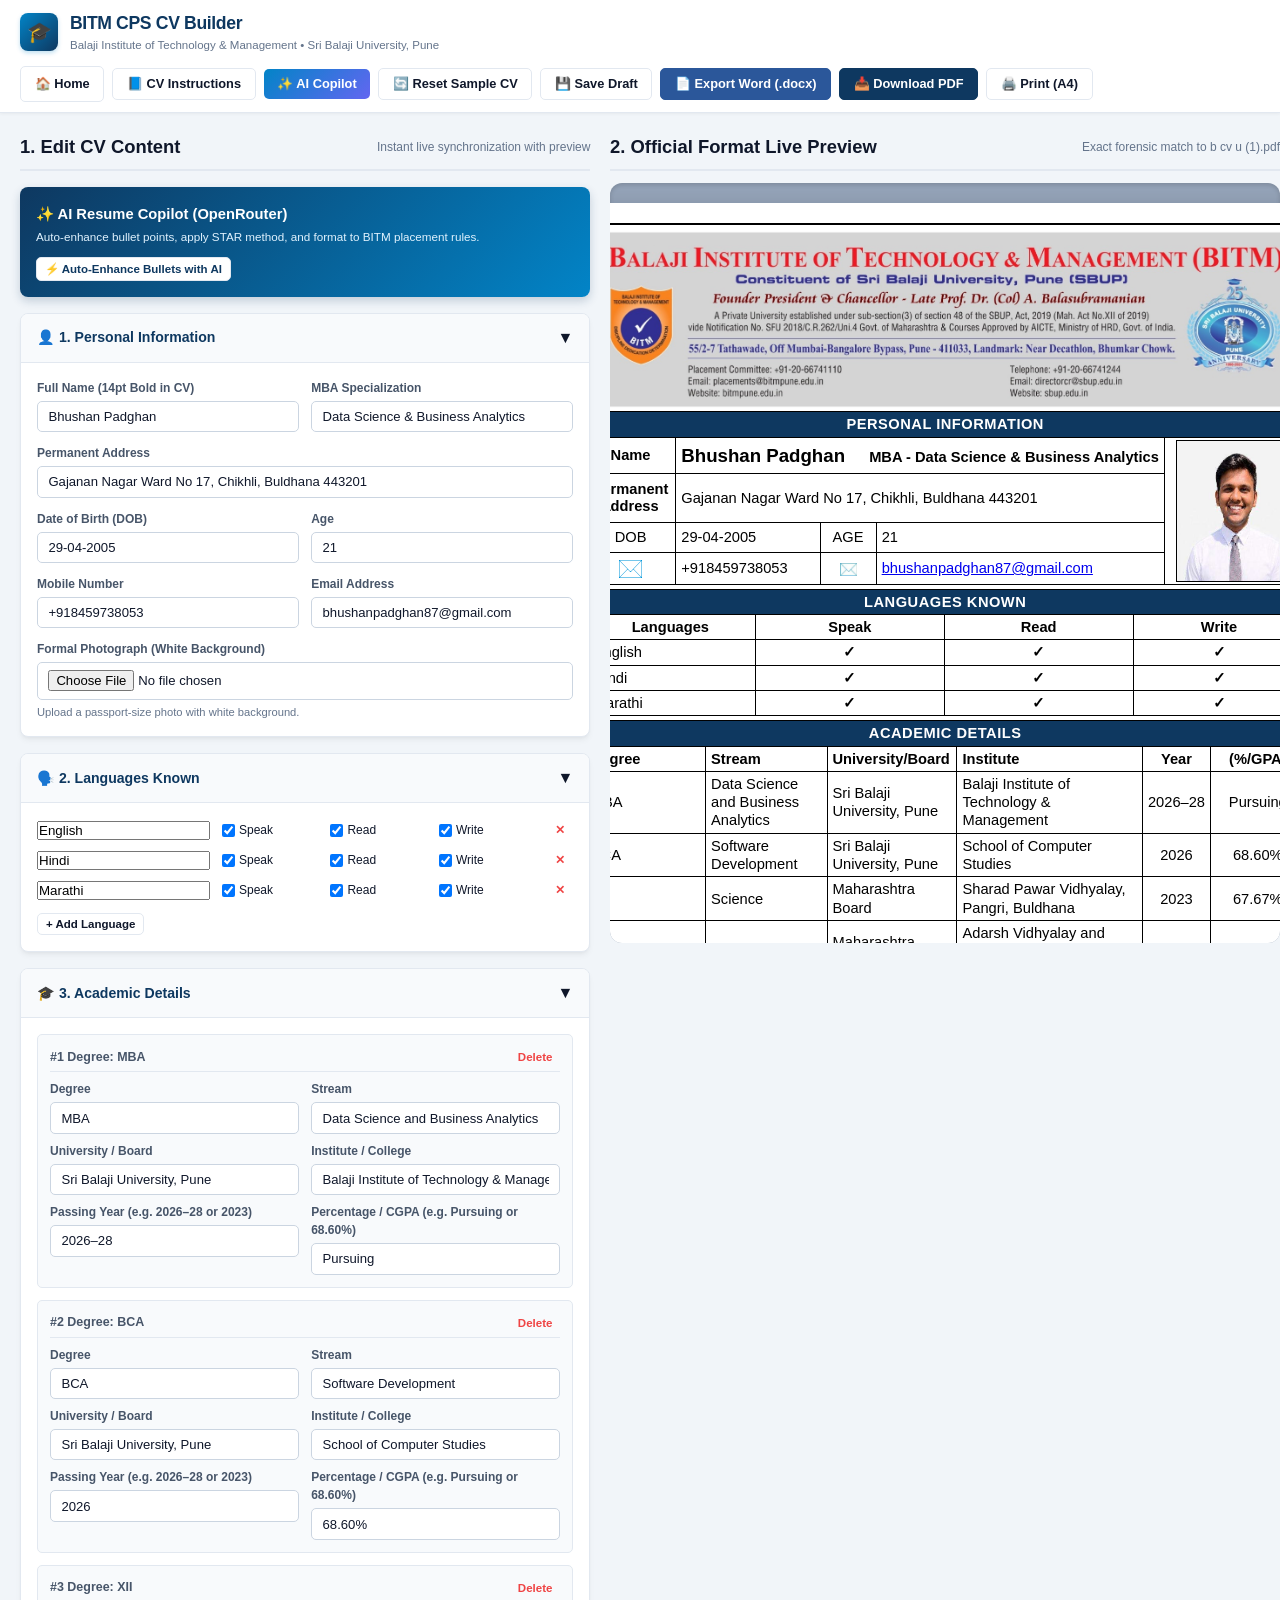
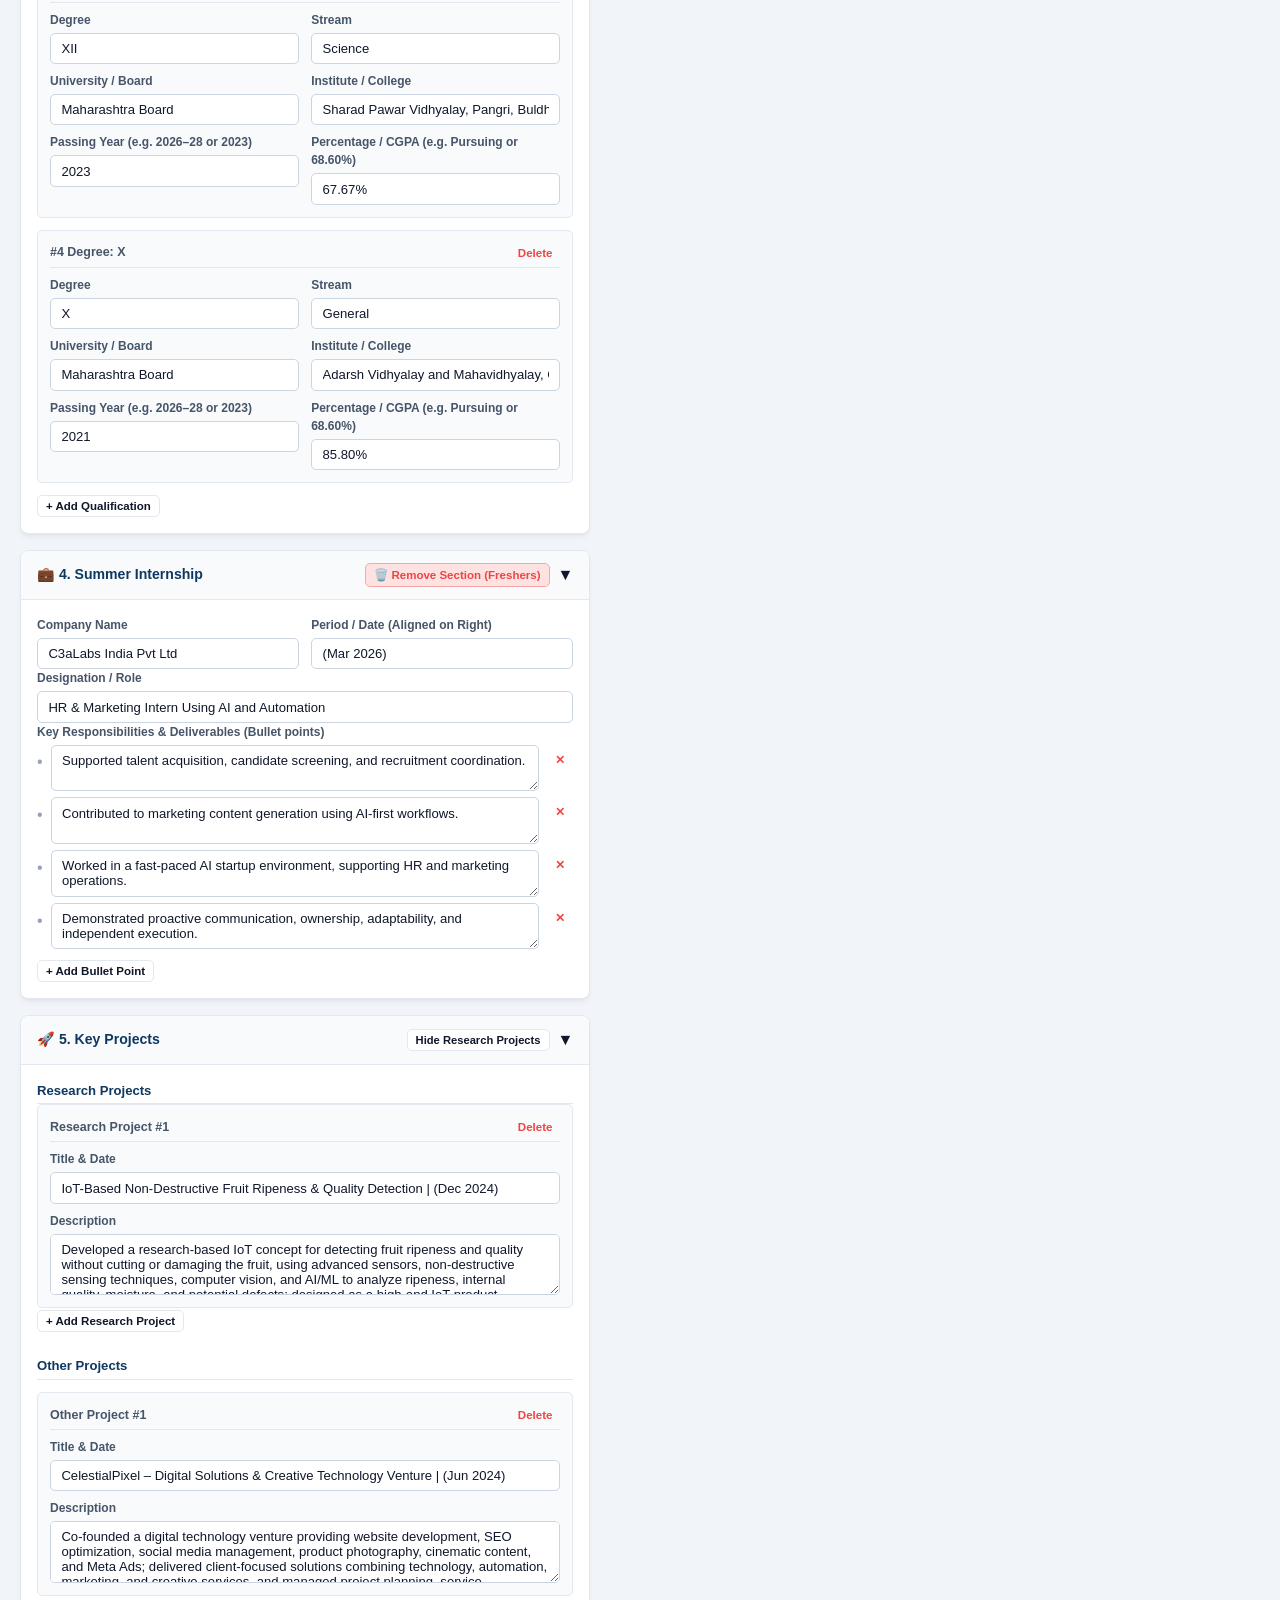
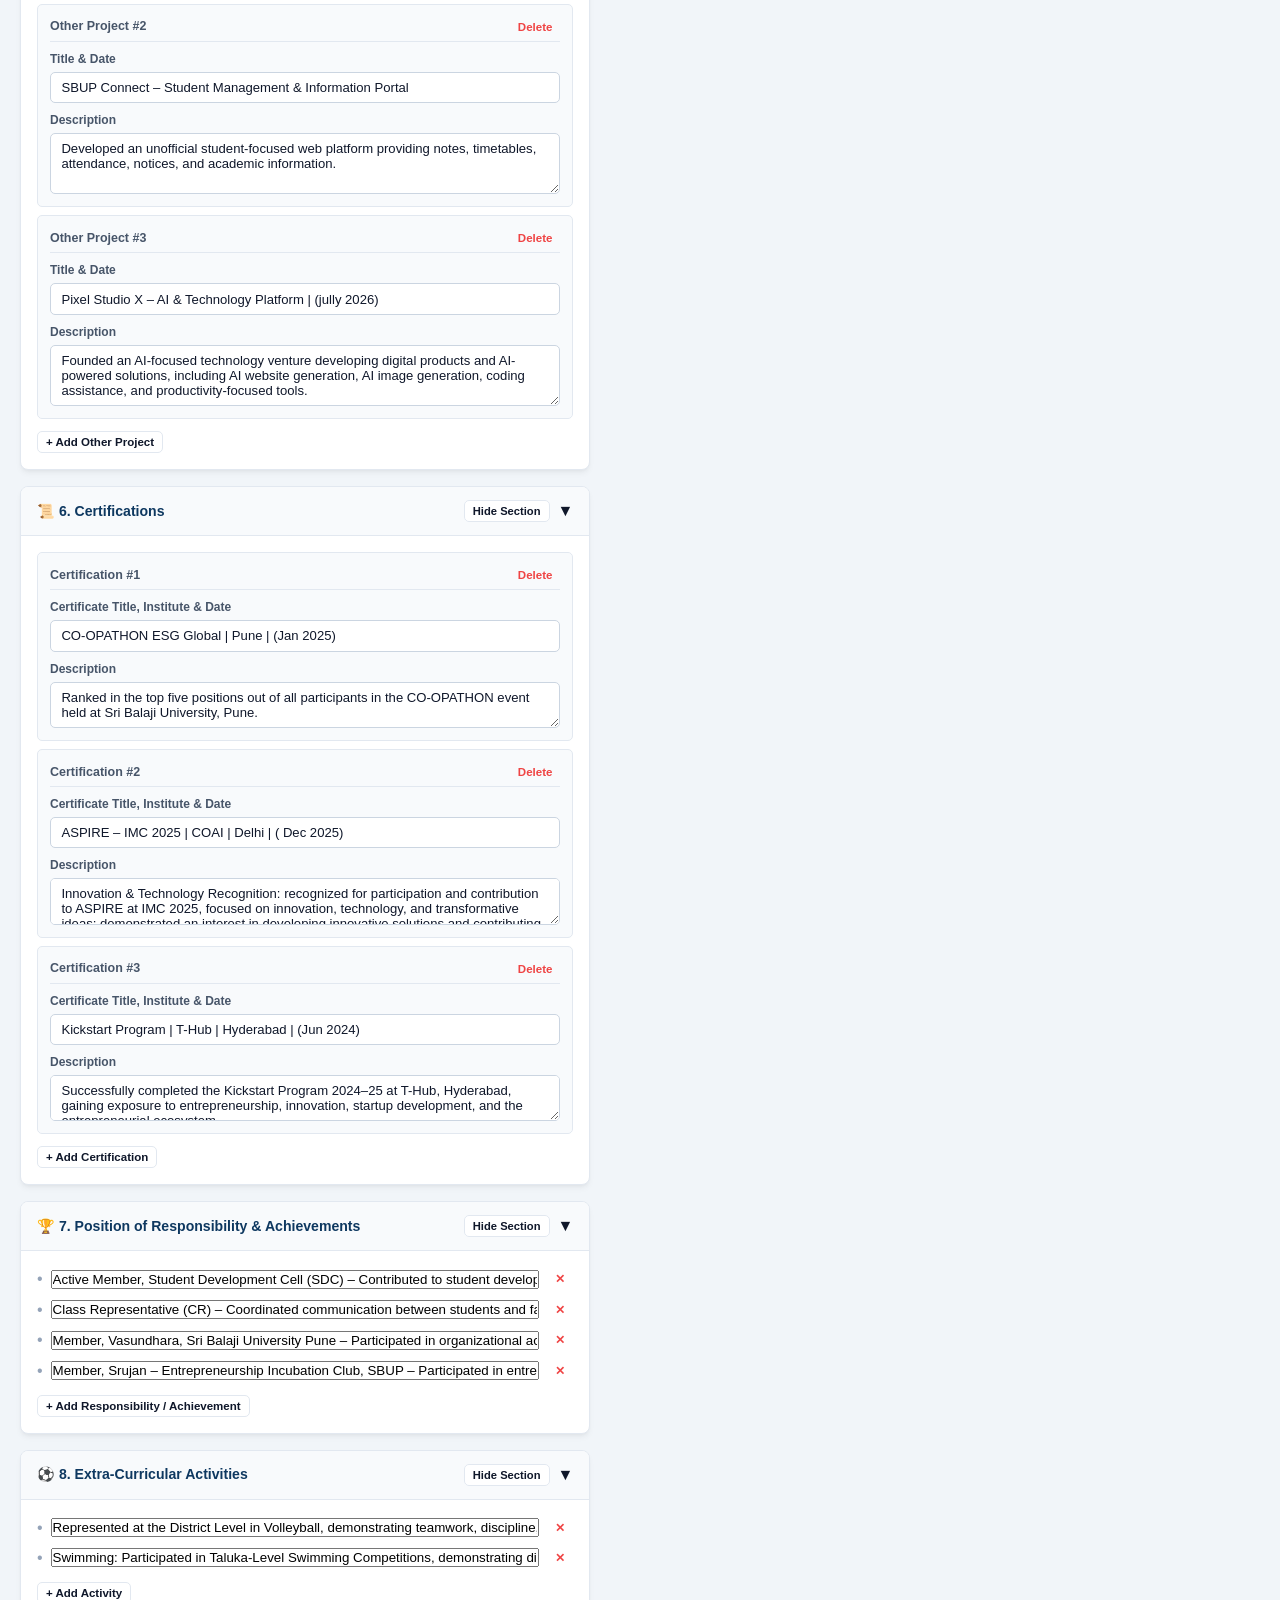
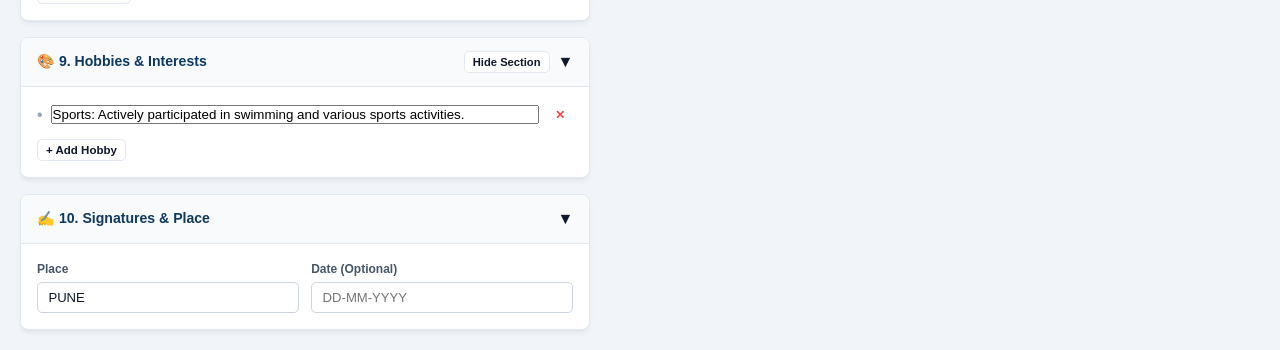
==== commit 13158e94: "Add genuine Word (.docx) export and dynamic section remove/restore for freshers" ====
--- a/builder.html
+++ b/builder.html
@@ -6,6 +6,7 @@
   <title>BITM CPS - Official MBA CV Builder</title>
   <link rel="stylesheet" href="style.css">
   <script src="html2pdf.bundle.min.js"></script>
+  <script src="docx.umd.js"></script>
 </head>
 <body>
 
@@ -23,6 +24,7 @@
       <a href="index.html" class="btn btn-secondary">
         🏠 Home
       </a>
+
       <button type="button" class="btn btn-secondary" id="btnInstructions">
         📘 CV Instructions
       </button>
@@ -37,6 +39,11 @@
 
       <button type="button" class="btn btn-secondary" id="btnSaveDraft">
         💾 Save Draft
+      </button>
+
+      <!-- Export Word (.docx) Button -->
+      <button type="button" class="btn btn-secondary" id="btnExportWord" style="background:#2b579a; color:#fff; border-color:#2b579a;">
+        📄 Export Word (.docx)
       </button>
 
       <!-- Direct PDF Download & Print Buttons -->
@@ -155,57 +162,75 @@
         </div>
       </div>
 
-      <!-- Card 4: Summer Internship -->
-      <div class="form-card">
-        <div class="card-header" onclick="toggleCard(this)">
-          <div class="card-title">💼 4. Summer Internship</div>
-          <span>▼</span>
-        </div>
-        <div class="card-body">
-          <div class="form-row">
-            <div class="form-group">
-              <label>Company Name</label>
-              <input type="text" id="inpInternCompany" value="C3aLabs India Pvt Ltd" placeholder="Company Name">
-            </div>
-            <div class="form-group">
-              <label>Period / Date (Aligned on Right)</label>
-              <input type="text" id="inpInternPeriod" value="(Mar 2026)" placeholder="(e.g. Mar 2026)">
-            </div>
-          </div>
-
-          <div class="form-group">
-            <label>Designation / Role</label>
-            <input type="text" id="inpInternRole" value="HR & Marketing Intern Using AI and Automation" placeholder="Internship Role">
-          </div>
-
-          <div class="form-group">
-            <label>Key Responsibilities & Deliverables (Bullet points)</label>
-            <div id="internBulletsContainer" style="display: flex; flex-direction: column; gap: 0.4rem;">
+      <!-- Card 4: Summer Internship (With Remove/Restore Section Button for Freshers) -->
+      <div class="form-card" id="cardInternship">
+        <div class="card-header" style="display:flex; justify-content:space-between; align-items:center;">
+          <div class="card-title" onclick="toggleCard(this.parentElement)">💼 4. Summer Internship</div>
+          <div style="display:flex; align-items:center; gap:8px;">
+            <button type="button" class="btn btn-sm" id="btnToggleInternship" style="background:#fee2e2; color:#ef4444; border:1px solid #fca5a5; font-weight:700;" onclick="toggleSection('summerInternship')">
+              🗑️ Remove Section (Freshers)
+            </button>
+            <span onclick="toggleCard(this.parentElement)">▼</span>
+          </div>
+        </div>
+        <div class="card-body">
+          <div id="noticeInternshipExcluded" style="display:none; background:#fef3c7; border:1px solid #fde68a; color:#92400e; padding:8px 12px; border-radius:6px; font-size:0.78rem;">
+            ⚠️ <strong>Summer Internship is removed</strong> from your CV preview & export (ideal for Freshers). Click "Restore Section" above anytime to re-enable.
+          </div>
+
+          <div id="internshipFieldsGroup">
+            <div class="form-row">
+              <div class="form-group">
+                <label>Company Name</label>
+                <input type="text" id="inpInternCompany" value="C3aLabs India Pvt Ltd" placeholder="Company Name">
+              </div>
+              <div class="form-group">
+                <label>Period / Date (Aligned on Right)</label>
+                <input type="text" id="inpInternPeriod" value="(Mar 2026)" placeholder="(e.g. Mar 2026)">
+              </div>
+            </div>
+
+            <div class="form-group">
+              <label>Designation / Role</label>
+              <input type="text" id="inpInternRole" value="HR & Marketing Intern Using AI and Automation" placeholder="Internship Role">
+            </div>
+
+            <div class="form-group">
+              <label>Key Responsibilities & Deliverables (Bullet points)</label>
+              <div id="internBulletsContainer" style="display: flex; flex-direction: column; gap: 0.4rem;">
+                <!-- Generated via JS -->
+              </div>
+              <button type="button" class="btn btn-secondary btn-sm" id="btnAddInternBullet" style="align-self: flex-start; margin-top: 0.4rem;">
+                + Add Bullet Point
+              </button>
+            </div>
+          </div>
+        </div>
+      </div>
+
+      <!-- Card 5: Key Projects -->
+      <div class="form-card" id="cardProjects">
+        <div class="card-header" style="display:flex; justify-content:space-between; align-items:center;">
+          <div class="card-title" onclick="toggleCard(this.parentElement)">🚀 5. Key Projects</div>
+          <div style="display:flex; align-items:center; gap:8px;">
+            <button type="button" class="btn btn-sm btn-secondary" id="btnToggleResearchProj" style="font-size:0.7rem;" onclick="toggleSection('researchProjects')">
+              Hide Research Projects
+            </button>
+            <span onclick="toggleCard(this.parentElement)">▼</span>
+          </div>
+        </div>
+        <div class="card-body">
+          <div id="researchSectionGroup">
+            <h4 style="font-size: 0.82rem; color: #0e3860; border-bottom: 1px solid #e2e8f0; padding-bottom: 3px;">
+              Research Projects
+            </h4>
+            <div id="researchProjectsContainer" style="display: flex; flex-direction: column; gap: 0.5rem;">
               <!-- Generated via JS -->
             </div>
-            <button type="button" class="btn btn-secondary btn-sm" id="btnAddInternBullet" style="align-self: flex-start; margin-top: 0.4rem;">
-              + Add Bullet Point
+            <button type="button" class="btn btn-secondary btn-sm" id="btnAddResearchProj" style="align-self: flex-start;">
+              + Add Research Project
             </button>
           </div>
-        </div>
-      </div>
-
-      <!-- Card 5: Key Projects -->
-      <div class="form-card">
-        <div class="card-header" onclick="toggleCard(this)">
-          <div class="card-title">🚀 5. Key Projects</div>
-          <span>▼</span>
-        </div>
-        <div class="card-body">
-          <h4 style="font-size: 0.82rem; color: #0e3860; border-bottom: 1px solid #e2e8f0; padding-bottom: 3px;">
-            Research Projects
-          </h4>
-          <div id="researchProjectsContainer" style="display: flex; flex-direction: column; gap: 0.5rem;">
-            <!-- Generated via JS -->
-          </div>
-          <button type="button" class="btn btn-secondary btn-sm" id="btnAddResearchProj" style="align-self: flex-start;">
-            + Add Research Project
-          </button>
 
           <h4 style="font-size: 0.82rem; color: #0e3860; border-bottom: 1px solid #e2e8f0; padding-bottom: 3px; margin-top: 0.75rem;">
             Other Projects
@@ -220,12 +245,20 @@
       </div>
 
       <!-- Card 6: Certifications -->
-      <div class="form-card">
-        <div class="card-header" onclick="toggleCard(this)">
-          <div class="card-title">📜 6. Certifications</div>
-          <span>▼</span>
-        </div>
-        <div class="card-body">
+      <div class="form-card" id="cardCertifications">
+        <div class="card-header" style="display:flex; justify-content:space-between; align-items:center;">
+          <div class="card-title" onclick="toggleCard(this.parentElement)">📜 6. Certifications</div>
+          <div style="display:flex; align-items:center; gap:8px;">
+            <button type="button" class="btn btn-sm btn-secondary" id="btnToggleCertifications" style="font-size:0.7rem;" onclick="toggleSection('certifications')">
+              Hide Section
+            </button>
+            <span onclick="toggleCard(this.parentElement)">▼</span>
+          </div>
+        </div>
+        <div class="card-body">
+          <div id="noticeCertificationsExcluded" style="display:none; background:#fef3c7; border:1px solid #fde68a; color:#92400e; padding:8px 12px; border-radius:6px; font-size:0.78rem;">
+            ⚠️ <strong>Certifications section is removed</strong> from your CV. Click "Restore" above anytime to re-enable.
+          </div>
           <div id="certificationsContainer" style="display: flex; flex-direction: column; gap: 0.5rem;">
             <!-- Generated via JS -->
           </div>
@@ -236,12 +269,20 @@
       </div>
 
       <!-- Card 7: Positions of Responsibility & Achievements -->
-      <div class="form-card">
-        <div class="card-header" onclick="toggleCard(this)">
-          <div class="card-title">🏆 7. Position of Responsibility & Achievements</div>
-          <span>▼</span>
-        </div>
-        <div class="card-body">
+      <div class="form-card" id="cardResponsibilities">
+        <div class="card-header" style="display:flex; justify-content:space-between; align-items:center;">
+          <div class="card-title" onclick="toggleCard(this.parentElement)">🏆 7. Position of Responsibility & Achievements</div>
+          <div style="display:flex; align-items:center; gap:8px;">
+            <button type="button" class="btn btn-sm btn-secondary" id="btnToggleResponsibilities" style="font-size:0.7rem;" onclick="toggleSection('responsibilities')">
+              Hide Section
+            </button>
+            <span onclick="toggleCard(this.parentElement)">▼</span>
+          </div>
+        </div>
+        <div class="card-body">
+          <div id="noticeResponsibilitiesExcluded" style="display:none; background:#fef3c7; border:1px solid #fde68a; color:#92400e; padding:8px 12px; border-radius:6px; font-size:0.78rem;">
+            ⚠️ <strong>Positions of Responsibility is removed</strong> from your CV.
+          </div>
           <div id="responsibilitiesContainer" style="display: flex; flex-direction: column; gap: 0.4rem;">
             <!-- Generated via JS -->
           </div>
@@ -252,12 +293,20 @@
       </div>
 
       <!-- Card 8: Extra-Curricular Activities -->
-      <div class="form-card">
-        <div class="card-header" onclick="toggleCard(this)">
-          <div class="card-title">⚽ 8. Extra-Curricular Activities</div>
-          <span>▼</span>
-        </div>
-        <div class="card-body">
+      <div class="form-card" id="cardExtraCurricular">
+        <div class="card-header" style="display:flex; justify-content:space-between; align-items:center;">
+          <div class="card-title" onclick="toggleCard(this.parentElement)">⚽ 8. Extra-Curricular Activities</div>
+          <div style="display:flex; align-items:center; gap:8px;">
+            <button type="button" class="btn btn-sm btn-secondary" id="btnToggleExtra" style="font-size:0.7rem;" onclick="toggleSection('extraCurricular')">
+              Hide Section
+            </button>
+            <span onclick="toggleCard(this.parentElement)">▼</span>
+          </div>
+        </div>
+        <div class="card-body">
+          <div id="noticeExtraExcluded" style="display:none; background:#fef3c7; border:1px solid #fde68a; color:#92400e; padding:8px 12px; border-radius:6px; font-size:0.78rem;">
+            ⚠️ <strong>Extra-Curricular Activities section is removed</strong> from your CV.
+          </div>
           <div id="extraCurricularContainer" style="display: flex; flex-direction: column; gap: 0.4rem;">
             <!-- Generated via JS -->
           </div>
@@ -268,12 +317,20 @@
       </div>
 
       <!-- Card 9: Hobbies & Interests -->
-      <div class="form-card">
-        <div class="card-header" onclick="toggleCard(this)">
-          <div class="card-title">🎨 9. Hobbies & Interests</div>
-          <span>▼</span>
-        </div>
-        <div class="card-body">
+      <div class="form-card" id="cardHobbies">
+        <div class="card-header" style="display:flex; justify-content:space-between; align-items:center;">
+          <div class="card-title" onclick="toggleCard(this.parentElement)">🎨 9. Hobbies & Interests</div>
+          <div style="display:flex; align-items:center; gap:8px;">
+            <button type="button" class="btn btn-sm btn-secondary" id="btnToggleHobbies" style="font-size:0.7rem;" onclick="toggleSection('hobbies')">
+              Hide Section
+            </button>
+            <span onclick="toggleCard(this.parentElement)">▼</span>
+          </div>
+        </div>
+        <div class="card-body">
+          <div id="noticeHobbiesExcluded" style="display:none; background:#fef3c7; border:1px solid #fde68a; color:#92400e; padding:8px 12px; border-radius:6px; font-size:0.78rem;">
+            ⚠️ <strong>Hobbies & Interests section is removed</strong> from your CV.
+          </div>
           <div id="hobbiesContainer" style="display: flex; flex-direction: column; gap: 0.4rem;">
             <!-- Generated via JS -->
           </div>
@@ -407,8 +464,8 @@
               <span>DIRECTOR</span>
             </div>
 
-            <!-- 4. SUMMER INTERNSHIP -->
-            <table class="cv-table">
+            <!-- 4. SUMMER INTERNSHIP (Can be removed by freshers) -->
+            <table class="cv-table" id="prevInternshipTable">
               <tr>
                 <th class="banner-cell text-left">SUMMER INTERNSHIP:</th>
               </tr>
@@ -443,11 +500,11 @@
           <div class="cv-page-frame">
 
             <!-- 5. KEY PROJECTS -->
-            <table class="cv-table">
+            <table class="cv-table" id="prevProjectsTable">
               <tr>
                 <th class="banner-cell">KEY PROJECTS</th>
               </tr>
-              <tr>
+              <tr id="prevResearchProjectsRow">
                 <td style="padding: 5px 8px; border-bottom: 1px solid #000;">
                   <div style="font-weight: bold; text-decoration: underline; margin-bottom: 3px;">Research Projects</div>
                   <div id="prevResearchProjects">
@@ -455,7 +512,7 @@
                   </div>
                 </td>
               </tr>
-              <tr>
+              <tr id="prevOtherProjectsRow">
                 <td style="padding: 5px 8px;">
                   <div style="font-weight: bold; text-decoration: underline; margin-bottom: 3px;">Other Projects</div>
                   <div id="prevOtherProjects">
@@ -466,7 +523,7 @@
             </table>
 
             <!-- 6. CERTIFICATIONS -->
-            <table class="cv-table">
+            <table class="cv-table" id="prevCertificationsTable">
               <tr>
                 <th class="banner-cell">CERTIFICATIONS</th>
               </tr>
@@ -480,7 +537,7 @@
             </table>
 
             <!-- 7. POSITION OF RESPONSIBILITY & ACHIVEMENTS -->
-            <table class="cv-table">
+            <table class="cv-table" id="prevResponsibilitiesTable">
               <tr>
                 <th class="banner-cell">POSITION OF RESPONSIBILITY & ACHIVEMENTS</th>
               </tr>
@@ -494,7 +551,7 @@
             </table>
 
             <!-- 8. EXTRA-CURRICULAR ACTIVITIES -->
-            <table class="cv-table">
+            <table class="cv-table" id="prevExtraCurricularTable">
               <tr>
                 <th class="banner-cell">EXTRA-CURRICULAR ACTIVITIES</th>
               </tr>
@@ -508,7 +565,7 @@
             </table>
 
             <!-- 9. HOBBIES & INTERESTS -->
-            <table class="cv-table">
+            <table class="cv-table" id="prevHobbiesTable">
               <tr>
                 <th class="banner-cell">HOBBIES & INTERESTS</th>
               </tr>
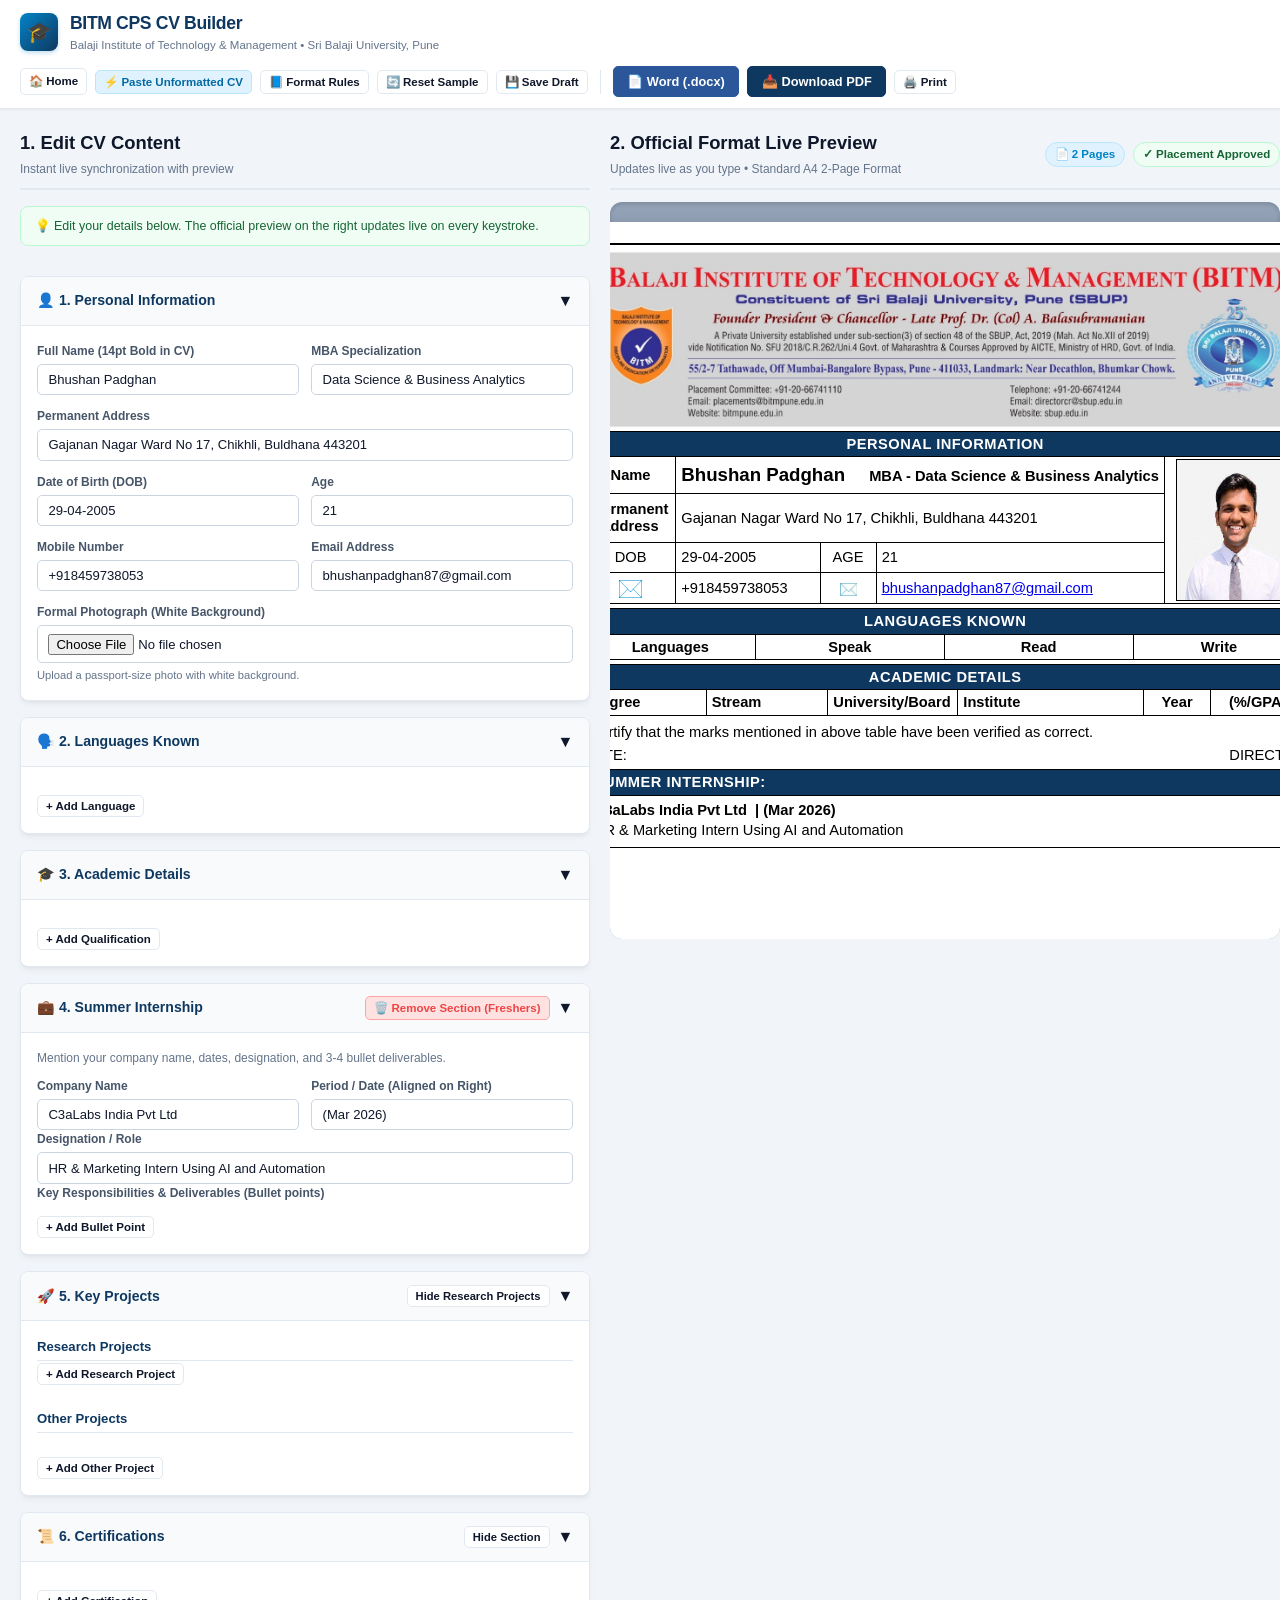
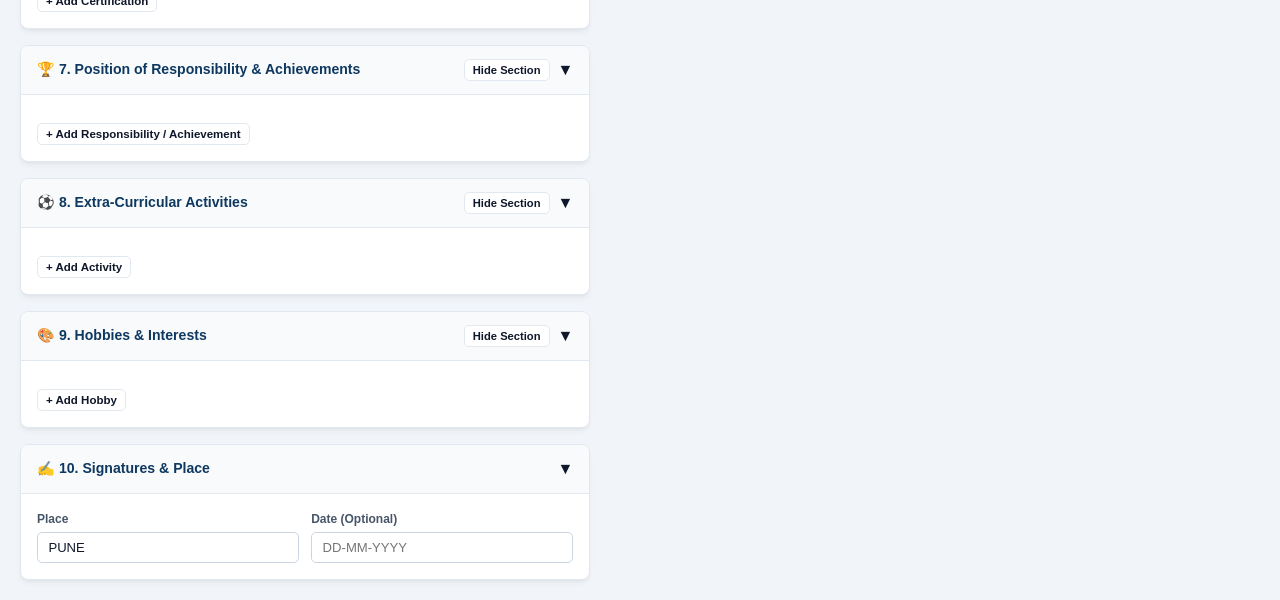
==== commit 5a418259: "Ultra-clean minimalist home page with CV Builder and Unformatted CV Converter" ====
--- a/builder.html
+++ b/builder.html
@@ -21,38 +21,39 @@
     </div>
 
     <div class="header-actions">
-      <a href="index.html" class="btn btn-secondary">
+      <a href="index.html" class="btn btn-secondary btn-sm" title="Back to Home Page">
         🏠 Home
       </a>
 
-      <button type="button" class="btn btn-secondary" id="btnInstructions">
-        📘 CV Instructions
+      <button type="button" class="btn btn-secondary btn-sm" id="btnOpenConvertModal" title="Paste unformatted CV text to auto-fill official format" style="background:#e0f2fe; color:#0369a1; border-color:#bae6fd; font-weight:700;">
+        ⚡ Paste Unformatted CV
       </button>
 
-      <button type="button" class="btn btn-ai" id="btnAiCopilot">
-        ✨ AI Copilot
+      <button type="button" class="btn btn-secondary btn-sm" id="btnInstructions" title="View 15 placement rules">
+        📘 Format Rules
       </button>
 
-      <button type="button" class="btn btn-secondary" id="btnResetSample">
-        🔄 Reset Sample CV
+      <button type="button" class="btn btn-secondary btn-sm" id="btnResetSample" title="Reset all fields to sample CV">
+        🔄 Reset Sample
       </button>
 
-      <button type="button" class="btn btn-secondary" id="btnSaveDraft">
+      <button type="button" class="btn btn-secondary btn-sm" id="btnSaveDraft" title="Save draft in browser">
         💾 Save Draft
       </button>
 
-      <!-- Export Word (.docx) Button -->
-      <button type="button" class="btn btn-secondary" id="btnExportWord" style="background:#2b579a; color:#fff; border-color:#2b579a;">
-        📄 Export Word (.docx)
+      <div class="header-divider"></div>
+
+      <!-- Export Buttons -->
+      <button type="button" class="btn btn-word" id="btnExportWord" title="Export as genuine Microsoft Word document">
+        📄 Word (.docx)
       </button>
 
-      <!-- Direct PDF Download & Print Buttons -->
-      <button type="button" class="btn btn-primary" id="btnDownloadPdf" style="background:#0e3860; border-color:#0e3860;">
+      <button type="button" class="btn btn-primary" id="btnDownloadPdf" style="background:#0e3860; border-color:#0e3860;" title="Download clean A4 PDF">
         📥 Download PDF
       </button>
 
-      <button type="button" class="btn btn-secondary" id="btnPrintPdf">
-        🖨️ Print (A4)
+      <button type="button" class="btn btn-secondary btn-sm" id="btnPrintPdf" title="Print to A4 paper">
+        🖨️ Print
       </button>
     </div>
   </header>
@@ -64,17 +65,15 @@
     <section class="editor-panel">
       
       <div class="panel-header">
-        <h2>1. Edit CV Content</h2>
-        <span style="font-size: 0.75rem; color: #64748b;">Instant live synchronization with preview</span>
-      </div>
-
-      <!-- AI Copilot Quick Banner -->
-      <div class="ai-copilot-card">
-        <h3>✨ AI Resume Copilot (OpenRouter)</h3>
-        <p>Auto-enhance bullet points, apply STAR method, and format to BITM placement rules.</p>
-        <button type="button" class="btn btn-secondary btn-sm" id="btnAiQuickFill" style="background:#fff; color:#0e3860; font-weight:700;">
-          ⚡ Auto-Enhance Bullets with AI
-        </button>
+        <div>
+          <h2>1. Edit CV Content</h2>
+          <span style="font-size: 0.75rem; color: #64748b;">Instant live synchronization with preview</span>
+        </div>
+      </div>
+
+      <!-- Helpful Guide Banner -->
+      <div class="editor-guide-banner">
+        <span>💡 Edit your details below. The official preview on the right updates live on every keystroke.</span>
       </div>
 
       <!-- Card 1: Personal Information -->
@@ -167,18 +166,19 @@
         <div class="card-header" style="display:flex; justify-content:space-between; align-items:center;">
           <div class="card-title" onclick="toggleCard(this.parentElement)">💼 4. Summer Internship</div>
           <div style="display:flex; align-items:center; gap:8px;">
-            <button type="button" class="btn btn-sm" id="btnToggleInternship" style="background:#fee2e2; color:#ef4444; border:1px solid #fca5a5; font-weight:700;" onclick="toggleSection('summerInternship')">
+            <button type="button" class="btn btn-sm btn-fresher-toggle" id="btnToggleInternship" onclick="toggleSection('summerInternship')">
               🗑️ Remove Section (Freshers)
             </button>
             <span onclick="toggleCard(this.parentElement)">▼</span>
           </div>
         </div>
         <div class="card-body">
-          <div id="noticeInternshipExcluded" style="display:none; background:#fef3c7; border:1px solid #fde68a; color:#92400e; padding:8px 12px; border-radius:6px; font-size:0.78rem;">
-            ⚠️ <strong>Summer Internship is removed</strong> from your CV preview & export (ideal for Freshers). Click "Restore Section" above anytime to re-enable.
+          <div id="noticeInternshipExcluded" style="display:none;" class="fresher-notice">
+            ⚠️ <strong>Summer Internship is removed</strong> from your CV preview & exports (ideal for Freshers). Click "Restore Summer Internship" above anytime to re-enable.
           </div>
 
           <div id="internshipFieldsGroup">
+            <p class="section-help-text">Mention your company name, dates, designation, and 3-4 bullet deliverables.</p>
             <div class="form-row">
               <div class="form-group">
                 <label>Company Name</label>
@@ -365,9 +365,15 @@
     <!-- RIGHT PANEL: Live Preview Panel -->
     <section class="preview-panel">
       
-      <div class="panel-header">
-        <h2>2. Official Format Live Preview</h2>
-        <span style="font-size: 0.75rem; color: #64748b;">Exact forensic match to b cv u (1).pdf</span>
+      <div class="panel-header" style="display:flex; justify-content:space-between; align-items:center;">
+        <div>
+          <h2>2. Official Format Live Preview</h2>
+          <span style="font-size: 0.75rem; color: #64748b;">Updates live as you type • Standard A4 2-Page Format</span>
+        </div>
+        <div class="preview-page-badges">
+          <span class="page-pill">📄 2 Pages</span>
+          <span class="page-pill" style="background:#f0fdf4; color:#166534; border-color:#bbf7d0;">✓ Placement Approved</span>
+        </div>
       </div>
 
       <div class="preview-container" id="cvExportContainer">
@@ -677,6 +683,39 @@
     </div>
   </div>
 
+  <!-- Modal: Paste Unformatted CV -->
+  <div class="modal-overlay" id="convertModal">
+    <div class="modal-content" style="max-width: 680px;">
+      <div class="modal-header">
+        <h3>⚡ Auto-Format Unformatted CV into Official Format</h3>
+        <button type="button" class="btn-danger" style="color:#fff; font-size:1.25rem; background:transparent; border:none; cursor:pointer;" onclick="closeConvertModal()">✕</button>
+      </div>
+      <div class="modal-body">
+        <p style="font-size:0.85rem; color:#475569; margin-bottom:0.75rem;">
+          Paste your raw / unformatted resume text below. Our converter will automatically extract your contact details, education, internship, projects, and activities into the official BITM template.
+        </p>
+
+        <textarea id="rawCvInput" rows="11" style="width:100%; border:1px solid #cbd5e1; border-radius:8px; padding:0.75rem; font-family:inherit; font-size:0.85rem; resize:vertical;" placeholder="Paste your unformatted CV or resume text here...
+
+Example:
+Rahul Sharma
+MBA in Marketing & HR, Phone: 9876543210, Email: rahul@example.com
+Education: MBA Pursuing 2026-28 from BITM Pune, BBA from Pune University 2024
+Summer Internship at ABC Corp as Marketing Intern...
+Projects: Market research on consumer behavior..."></textarea>
+
+        <div id="convertStatus" style="display:none; margin-top:0.75rem; padding:0.75rem; border-radius:6px; font-size:0.82rem;"></div>
+      </div>
+      <div class="modal-footer" style="gap:0.5rem;">
+        <button type="button" class="btn btn-secondary" onclick="closeConvertModal()">Cancel</button>
+        <button type="button" class="btn btn-primary" id="btnStartConvert" style="background:#0e3860; border-color:#0e3860;">
+          ⚡ Transform & Load into CV Builder
+        </button>
+      </div>
+    </div>
+  </div>
+
+  <script src="converter.js"></script>
   <script src="app.js"></script>
 </body>
 </html>
--- a/style.css
+++ b/style.css
@@ -134,6 +134,96 @@
 .btn-ai:hover {
   opacity: 0.95;
   transform: translateY(-1px);
+}
+
+.btn-word {
+  background-color: #2b579a;
+  color: #fff;
+  border-color: #2b579a;
+}
+.btn-word:hover {
+  background-color: #1e3f70;
+  border-color: #1e3f70;
+}
+
+.header-divider {
+  height: 24px;
+  width: 1px;
+  background-color: var(--border);
+  margin: 0 4px;
+}
+
+.editor-guide-banner {
+  background: #f0fdf4;
+  border: 1px solid #bbf7d0;
+  color: #166534;
+  padding: 0.6rem 0.85rem;
+  border-radius: var(--radius-md);
+  font-size: 0.78rem;
+  font-weight: 500;
+  margin-bottom: 0.85rem;
+  display: flex;
+  align-items: center;
+  gap: 0.5rem;
+}
+
+.fresher-toggle-box {
+  display: flex;
+  justify-content: space-between;
+  align-items: center;
+  background: #f8fafc;
+  border: 1px solid #e2e8f0;
+  border-radius: var(--radius-md);
+  padding: 0.75rem 1rem;
+  margin-bottom: 0.75rem;
+}
+
+.btn-fresher-toggle {
+  background: #fee2e2;
+  color: #ef4444;
+  border: 1px solid #fca5a5;
+  font-weight: 700;
+  border-radius: var(--radius-sm);
+  cursor: pointer;
+  padding: 0.35rem 0.65rem;
+  font-size: 0.75rem;
+  transition: all 0.2s ease;
+}
+.btn-fresher-toggle:hover {
+  background: #fecaca;
+}
+
+.fresher-notice {
+  background: #fef3c7;
+  border: 1px solid #fde68a;
+  color: #92400e;
+  padding: 0.75rem 1rem;
+  border-radius: var(--radius-md);
+  font-size: 0.8rem;
+  margin-bottom: 0.75rem;
+  line-height: 1.4;
+}
+
+.section-help-text {
+  font-size: 0.75rem;
+  color: var(--text-muted);
+  margin-bottom: 0.65rem;
+}
+
+.preview-page-badges {
+  display: flex;
+  align-items: center;
+  gap: 0.5rem;
+}
+
+.page-pill {
+  background: #e0f2fe;
+  color: #0284c7;
+  font-size: 0.72rem;
+  font-weight: 700;
+  padding: 0.2rem 0.55rem;
+  border-radius: 999px;
+  border: 1px solid #bae6fd;
 }
 
 .btn-sm {
@@ -608,6 +698,89 @@
 }
 
 /* ==========================================================================
+   MINIMALIST PORTAL & CONVERT CV STYLES
+   ========================================================================== */
+.simple-home-container {
+  max-width: 960px;
+  margin: 3.5rem auto 2rem;
+  padding: 0 1.5rem;
+  text-align: center;
+}
+
+.simple-hero h1 {
+  font-size: 2.5rem;
+  font-weight: 800;
+  color: #0e3860;
+  margin-bottom: 0.75rem;
+  letter-spacing: -0.02em;
+}
+
+.simple-hero p {
+  font-size: 1.05rem;
+  color: #475569;
+  max-width: 650px;
+  margin: 0 auto 2.75rem;
+  line-height: 1.6;
+}
+
+.portal-cards-grid {
+  display: grid;
+  grid-template-columns: repeat(auto-fit, minmax(320px, 1fr));
+  gap: 1.75rem;
+  text-align: left;
+}
+
+.portal-action-card {
+  background: #ffffff;
+  border: 1px solid var(--border);
+  border-radius: var(--radius-lg);
+  padding: 2.25rem 2rem;
+  box-shadow: 0 10px 25px -5px rgba(0, 0, 0, 0.05);
+  display: flex;
+  flex-direction: column;
+  justify-content: space-between;
+  transition: all 0.25s ease;
+}
+
+.portal-action-card:hover {
+  transform: translateY(-5px);
+  box-shadow: 0 20px 35px -10px rgba(14, 56, 96, 0.12);
+  border-color: #93c5fd;
+}
+
+.portal-action-card.highlight-card {
+  border: 2px solid #0284c7;
+  background: linear-gradient(180deg, #f0f9ff 0%, #ffffff 100%);
+}
+
+.card-action-icon {
+  font-size: 2.5rem;
+  margin-bottom: 1.25rem;
+}
+
+.portal-action-card h2 {
+  font-size: 1.35rem;
+  font-weight: 800;
+  color: #0e3860;
+  margin-bottom: 0.65rem;
+}
+
+.portal-action-card p {
+  font-size: 0.92rem;
+  color: #64748b;
+  line-height: 1.55;
+  margin-bottom: 1.75rem;
+  flex-grow: 1;
+}
+
+.simple-footer {
+  text-align: center;
+  padding: 3rem 1rem 2rem;
+  font-size: 0.8rem;
+  color: #94a3b8;
+}
+
+/* ==========================================================================
    HOME PAGE (LANDING PORTAL) STYLES
    ========================================================================== */
 .home-container {
@@ -672,33 +845,262 @@
   border-radius: var(--radius-md);
 }
 
-.home-stats {
+/* Hero Preview Mockup Card */
+.hero-preview-card {
+  margin-top: 2.25rem;
+  background: #ffffff;
+  border: 1px solid #cbd5e1;
+  border-radius: 14px;
+  box-shadow: 0 15px 35px -5px rgba(0, 0, 0, 0.08);
+  overflow: hidden;
+  text-align: left;
+}
+
+.hero-preview-top {
+  background: #f1f5f9;
+  border-bottom: 1px solid #e2e8f0;
+  padding: 0.6rem 1rem;
+  display: flex;
+  align-items: center;
+  gap: 0.4rem;
+}
+
+.preview-dot {
+  width: 10px;
+  height: 10px;
+  border-radius: 50%;
+  display: inline-block;
+}
+.preview-dot.red { background: #ef4444; }
+.preview-dot.yellow { background: #f59e0b; }
+.preview-dot.green { background: #10b981; }
+
+.preview-title {
+  font-size: 0.75rem;
+  font-weight: 600;
+  color: #64748b;
+  margin-left: 0.5rem;
+}
+
+.hero-preview-content {
+  display: flex;
+  align-items: stretch;
+  padding: 1.25rem;
+  gap: 1.25rem;
+  background: #f8fafc;
+}
+
+@media (max-width: 768px) {
+  .hero-preview-content {
+    flex-direction: column;
+  }
+  .hero-preview-divider {
+    transform: rotate(90deg);
+  }
+}
+
+.hero-preview-col {
+  flex: 1;
+  background: #ffffff;
+  border: 1px solid #e2e8f0;
+  border-radius: 10px;
+  padding: 1rem;
+}
+
+.preview-box-header {
+  font-size: 0.8rem;
+  font-weight: 700;
+  color: #0e3860;
+  border-bottom: 1px solid #e2e8f0;
+  padding-bottom: 0.4rem;
+  margin-bottom: 0.6rem;
+}
+
+.preview-fake-inputs {
+  display: flex;
+  flex-direction: column;
+  gap: 0.45rem;
+}
+
+.fake-input-row {
+  background: #f1f5f9;
+  padding: 0.4rem 0.6rem;
+  border-radius: 6px;
+  font-size: 0.75rem;
+  color: #334155;
+  display: flex;
+  justify-content: space-between;
+  align-items: center;
+}
+
+.badge-fresher {
+  background: #dcfce7;
+  color: #166534;
+  font-size: 0.7rem;
+  font-weight: 700;
+  padding: 0.15rem 0.45rem;
+  border-radius: 4px;
+}
+
+.hero-preview-divider {
+  display: flex;
+  align-items: center;
+  justify-content: center;
+  font-size: 1.5rem;
+  color: #0284c7;
+  font-weight: bold;
+}
+
+.preview-fake-cv {
+  border: 1px solid #000;
+  background: #fff;
+  padding: 0.6rem;
+  font-size: 0.68rem;
+  font-family: Arial, sans-serif;
+}
+
+.fake-cv-header {
+  font-weight: bold;
+  text-align: center;
+  font-size: 0.7rem;
+  color: #0e3860;
+  margin-bottom: 0.35rem;
+}
+
+.fake-cv-banner {
+  background: #0e3860;
+  color: #fff;
+  font-weight: bold;
+  text-align: center;
+  padding: 2px;
+  margin: 3px 0;
+  font-size: 0.65rem;
+}
+
+.fake-cv-row {
+  padding: 2px 4px;
+  border-bottom: 1px solid #e2e8f0;
+  font-size: 0.68rem;
+}
+
+.fake-cv-footer {
+  margin-top: 0.4rem;
+  text-align: center;
+  color: #0284c7;
+  font-weight: 600;
+  font-size: 0.68rem;
+}
+
+/* Steps Grid */
+.home-section {
+  padding: 2rem 0;
+  margin-bottom: 2rem;
+}
+
+.steps-grid {
   display: grid;
-  grid-template-columns: repeat(auto-fit, minmax(220px, 1fr));
+  grid-template-columns: repeat(auto-fit, minmax(280px, 1fr));
+  gap: 1.5rem;
+  margin-top: 1.5rem;
+}
+
+.step-card {
+  background: #ffffff;
+  border: 1px solid #e2e8f0;
+  border-radius: var(--radius-lg);
+  padding: 1.75rem 1.5rem;
+  text-align: center;
+  box-shadow: var(--shadow);
+  transition: transform 0.2s;
+}
+.step-card:hover {
+  transform: translateY(-3px);
+}
+
+.step-badge {
+  width: 44px;
+  height: 44px;
+  background: #e0f2fe;
+  color: #0284c7;
+  border-radius: 50%;
+  font-weight: 800;
+  display: flex;
+  align-items: center;
+  justify-content: center;
+  margin: 0 auto 1rem;
+  font-size: 1.25rem;
+  border: 2px solid #bae6fd;
+}
+
+.step-card h3 {
+  color: #0e3860;
+  font-size: 1.1rem;
+  margin-bottom: 0.5rem;
+  font-weight: 700;
+}
+
+.step-card p {
+  color: #64748b;
+  font-size: 0.88rem;
+  line-height: 1.55;
+}
+
+/* Rules Summary Grid */
+.rules-summary-grid {
+  display: grid;
+  grid-template-columns: repeat(auto-fit, minmax(300px, 1fr));
   gap: 1.25rem;
-  margin-bottom: 3rem;
-}
-
-.stat-card {
-  background: #fff;
-  border: 1px solid var(--border);
+  margin-top: 1.5rem;
+  text-align: left;
+}
+
+.summary-box {
+  background: #f8fafc;
+  border: 1px solid #e2e8f0;
   border-radius: var(--radius-md);
   padding: 1.25rem;
+}
+
+.summary-box h4 {
+  color: #0e3860;
+  font-size: 0.95rem;
+  font-weight: 700;
+  margin-bottom: 0.75rem;
+}
+
+.summary-box ul {
+  padding-left: 1.25rem;
+  font-size: 0.82rem;
+  color: #475569;
+  line-height: 1.6;
+}
+
+.summary-box li {
+  margin-bottom: 0.35rem;
+}
+
+.home-cta-banner {
+  background: linear-gradient(135deg, #0e3860, #0284c7);
+  border-radius: 16px;
+  padding: 3rem 2rem;
   text-align: center;
-  box-shadow: var(--shadow);
-}
-
-.stat-num {
-  font-size: 1.8rem;
+  color: #fff;
+  margin-bottom: 2rem;
+  box-shadow: 0 10px 25px -5px rgba(14, 56, 96, 0.3);
+}
+
+.home-cta-banner h2 {
+  font-size: 2rem;
   font-weight: 800;
-  color: #0284c7;
-}
-
-.stat-lbl {
-  font-size: 0.82rem;
-  color: #64748b;
-  font-weight: 600;
-  margin-top: 0.25rem;
+  margin-bottom: 0.75rem;
+}
+
+.home-cta-banner p {
+  font-size: 1rem;
+  color: #e0f2fe;
+  max-width: 600px;
+  margin: 0 auto 1.75rem;
+  line-height: 1.5;
 }
 
 .section-header-center {
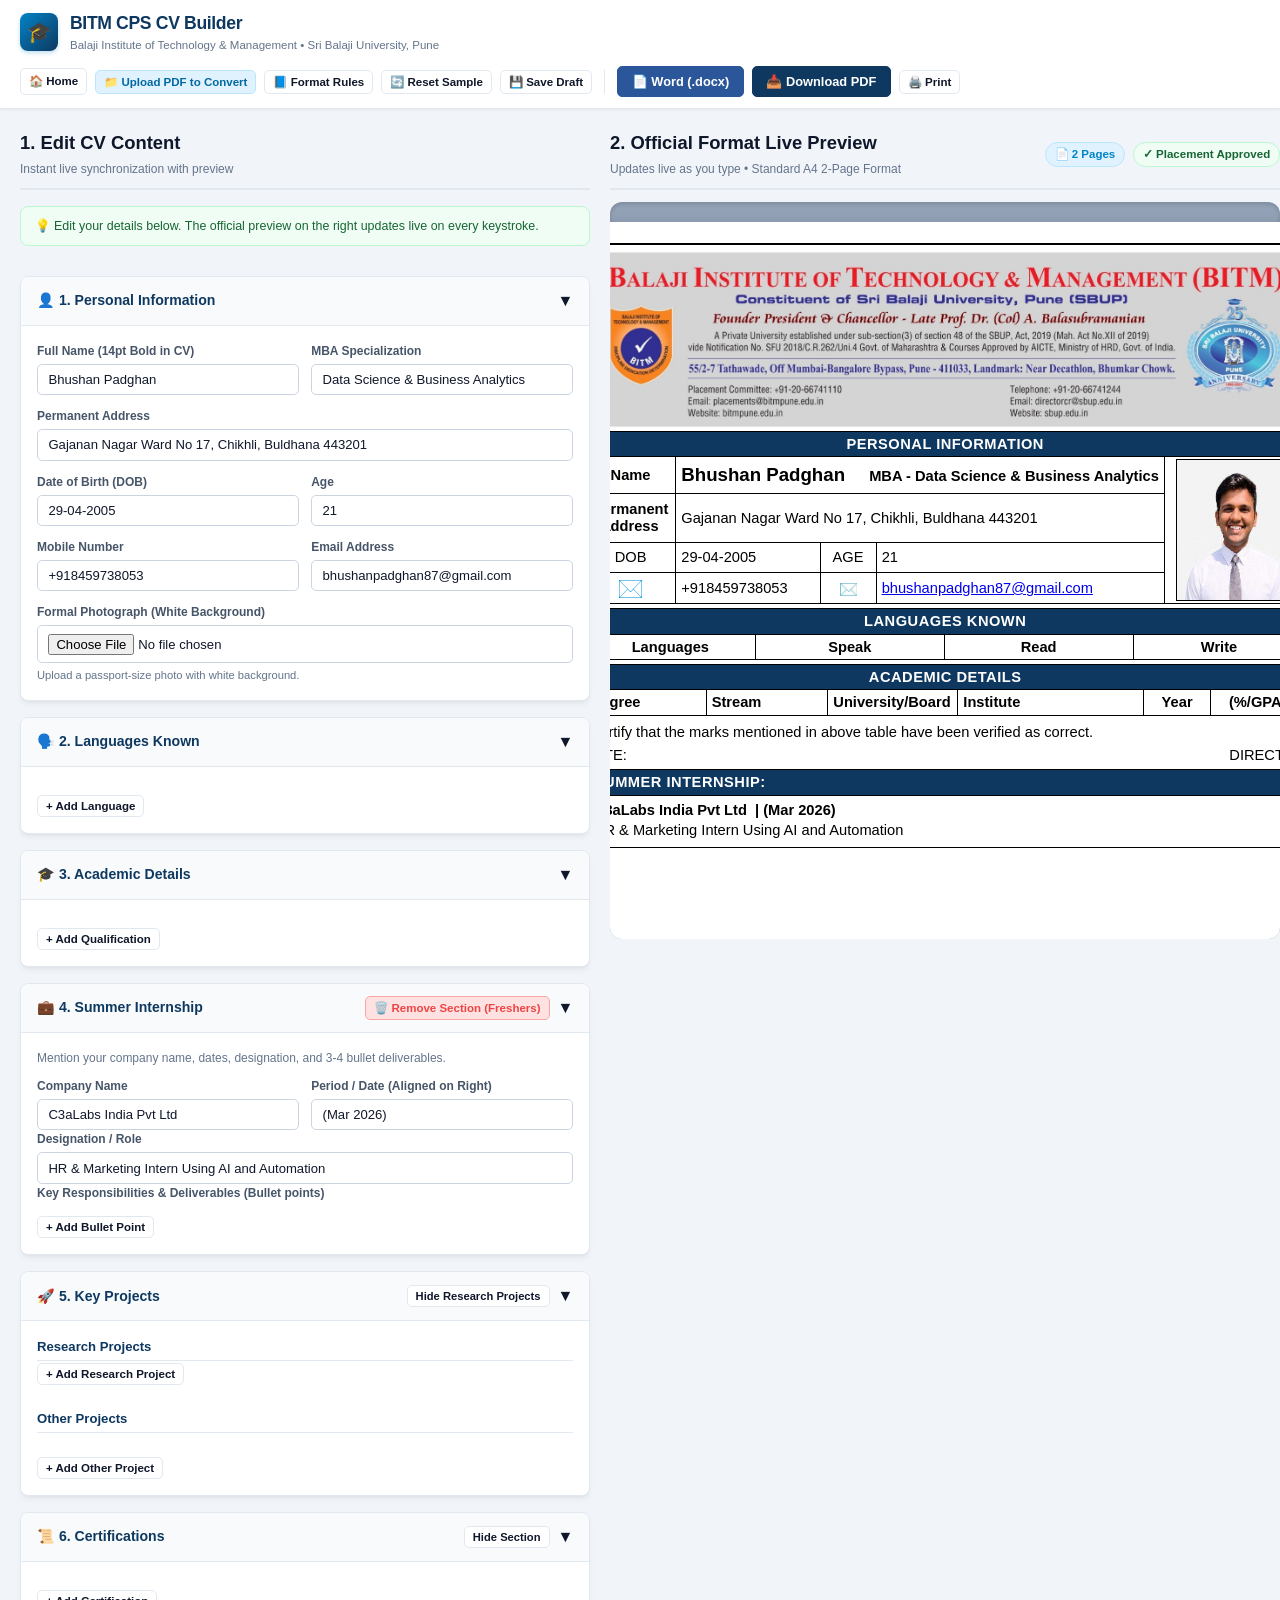
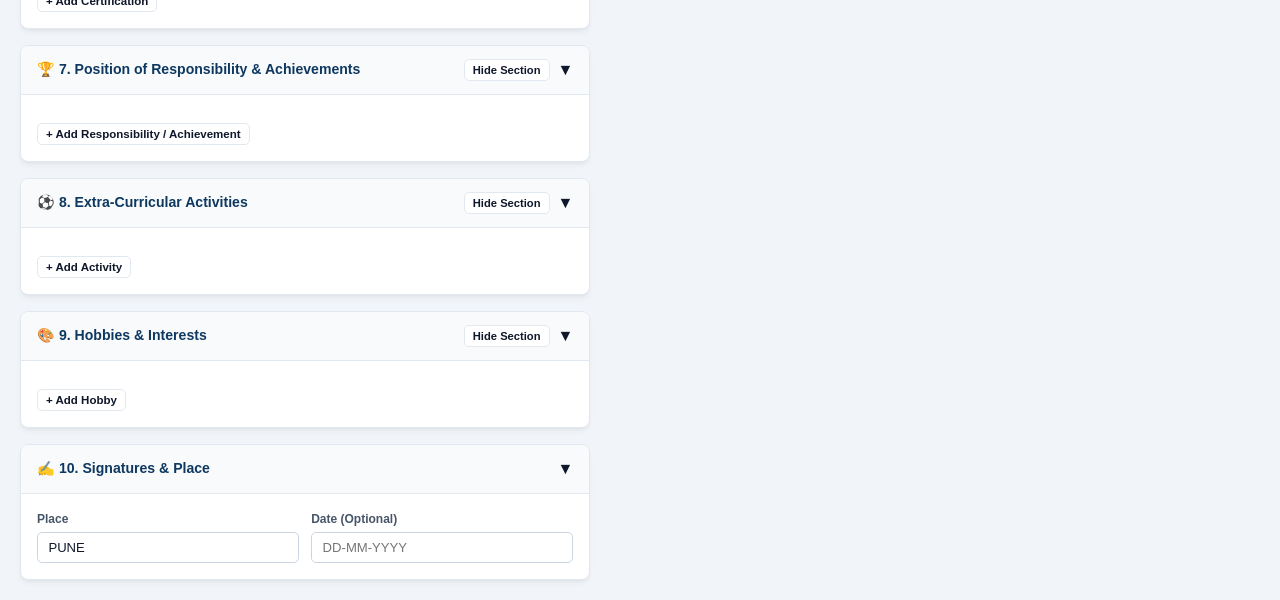
==== commit 27bdd710: "Add direct PDF upload and auto-conversion to official BITM format" ====
--- a/builder.html
+++ b/builder.html
@@ -7,6 +7,7 @@
   <link rel="stylesheet" href="style.css">
   <script src="html2pdf.bundle.min.js"></script>
   <script src="docx.umd.js"></script>
+  <script src="pdf.min.js"></script>
 </head>
 <body>
 
@@ -25,8 +26,8 @@
         🏠 Home
       </a>
 
-      <button type="button" class="btn btn-secondary btn-sm" id="btnOpenConvertModal" title="Paste unformatted CV text to auto-fill official format" style="background:#e0f2fe; color:#0369a1; border-color:#bae6fd; font-weight:700;">
-        ⚡ Paste Unformatted CV
+      <button type="button" class="btn btn-secondary btn-sm" id="btnOpenConvertModal" title="Upload a resume PDF to auto-fill official format" style="background:#e0f2fe; color:#0369a1; border-color:#bae6fd; font-weight:700;">
+        📁 Upload PDF to Convert
       </button>
 
       <button type="button" class="btn btn-secondary btn-sm" id="btnInstructions" title="View 15 placement rules">
@@ -683,34 +684,43 @@
     </div>
   </div>
 
-  <!-- Modal: Paste Unformatted CV -->
+  <!-- Modal: Upload PDF to Convert -->
   <div class="modal-overlay" id="convertModal">
-    <div class="modal-content" style="max-width: 680px;">
+    <div class="modal-content" style="max-width: 650px;">
       <div class="modal-header">
-        <h3>⚡ Auto-Format Unformatted CV into Official Format</h3>
+        <h3>📁 Upload Resume PDF to Convert into Official Format</h3>
         <button type="button" class="btn-danger" style="color:#fff; font-size:1.25rem; background:transparent; border:none; cursor:pointer;" onclick="closeConvertModal()">✕</button>
       </div>
       <div class="modal-body">
-        <p style="font-size:0.85rem; color:#475569; margin-bottom:0.75rem;">
-          Paste your raw / unformatted resume text below. Our converter will automatically extract your contact details, education, internship, projects, and activities into the official BITM template.
+        <p style="font-size:0.85rem; color:#475569; margin-bottom:1rem;">
+          Select or drag & drop any unformatted resume PDF. Our parser will extract your contact info, academics, internship, projects, and activities into the official BITM layout.
         </p>
 
-        <textarea id="rawCvInput" rows="11" style="width:100%; border:1px solid #cbd5e1; border-radius:8px; padding:0.75rem; font-family:inherit; font-size:0.85rem; resize:vertical;" placeholder="Paste your unformatted CV or resume text here...
-
-Example:
-Rahul Sharma
-MBA in Marketing & HR, Phone: 9876543210, Email: rahul@example.com
-Education: MBA Pursuing 2026-28 from BITM Pune, BBA from Pune University 2024
-Summer Internship at ABC Corp as Marketing Intern...
-Projects: Market research on consumer behavior..."></textarea>
-
-        <div id="convertStatus" style="display:none; margin-top:0.75rem; padding:0.75rem; border-radius:6px; font-size:0.82rem;"></div>
-      </div>
-      <div class="modal-footer" style="gap:0.5rem;">
+        <!-- Dropzone Area -->
+        <div class="pdf-upload-dropzone" id="pdfDropzone">
+          <div class="dropzone-icon">📄</div>
+          <div class="dropzone-text">
+            <strong>Click to browse or drag & drop your PDF file here</strong>
+            <span>Supports any unformatted resume PDF (.pdf)</span>
+          </div>
+          <input type="file" id="pdfFileInput" accept=".pdf,application/pdf" style="display: none;">
+        </div>
+
+        <!-- Selected File Preview -->
+        <div id="selectedPdfInfo" style="display: none; align-items: center; justify-content: space-between; background: #f0fdf4; border: 1px solid #bbf7d0; padding: 12px 16px; border-radius: 8px; margin-top: 12px;">
+          <span id="selectedPdfName" style="font-weight: 700; color: #166534; font-size: 0.88rem;"></span>
+          <button type="button" class="btn btn-sm" id="btnClearSelectedPdf" style="background:#fee2e2; color:#ef4444; border:1px solid #fca5a5;">✕ Change File</button>
+        </div>
+
+        <!-- Conversion Button -->
+        <button type="button" class="btn btn-primary btn-lg" id="btnStartPdfConvert" style="background:#0e3860; border-color:#0e3860; width:100%; justify-content:center; margin-top:14px;">
+          ⚡ Convert PDF to Official Format
+        </button>
+
+        <div id="convertStatus" style="display:none; margin-top:12px; padding:12px; border-radius:8px; font-size:0.85rem;"></div>
+      </div>
+      <div class="modal-footer">
         <button type="button" class="btn btn-secondary" onclick="closeConvertModal()">Cancel</button>
-        <button type="button" class="btn btn-primary" id="btnStartConvert" style="background:#0e3860; border-color:#0e3860;">
-          ⚡ Transform & Load into CV Builder
-        </button>
       </div>
     </div>
   </div>
--- a/style.css
+++ b/style.css
@@ -780,6 +780,44 @@
   color: #94a3b8;
 }
 
+/* PDF Upload Dropzone */
+.pdf-upload-dropzone {
+  border: 2px dashed #93c5fd;
+  background: #f0f9ff;
+  border-radius: 12px;
+  padding: 2.5rem 1.5rem;
+  text-align: center;
+  cursor: pointer;
+  transition: all 0.2s ease;
+  display: flex;
+  flex-direction: column;
+  align-items: center;
+  gap: 0.75rem;
+}
+
+.pdf-upload-dropzone:hover, .pdf-upload-dropzone.dragover {
+  border-color: #0284c7;
+  background: #e0f2fe;
+  transform: scale(1.01);
+}
+
+.dropzone-icon {
+  font-size: 3.25rem;
+  line-height: 1;
+}
+
+.dropzone-text strong {
+  display: block;
+  font-size: 1.05rem;
+  color: #0e3860;
+  margin-bottom: 0.35rem;
+}
+
+.dropzone-text span {
+  font-size: 0.82rem;
+  color: #64748b;
+}
+
 /* ==========================================================================
    HOME PAGE (LANDING PORTAL) STYLES
    ========================================================================== */
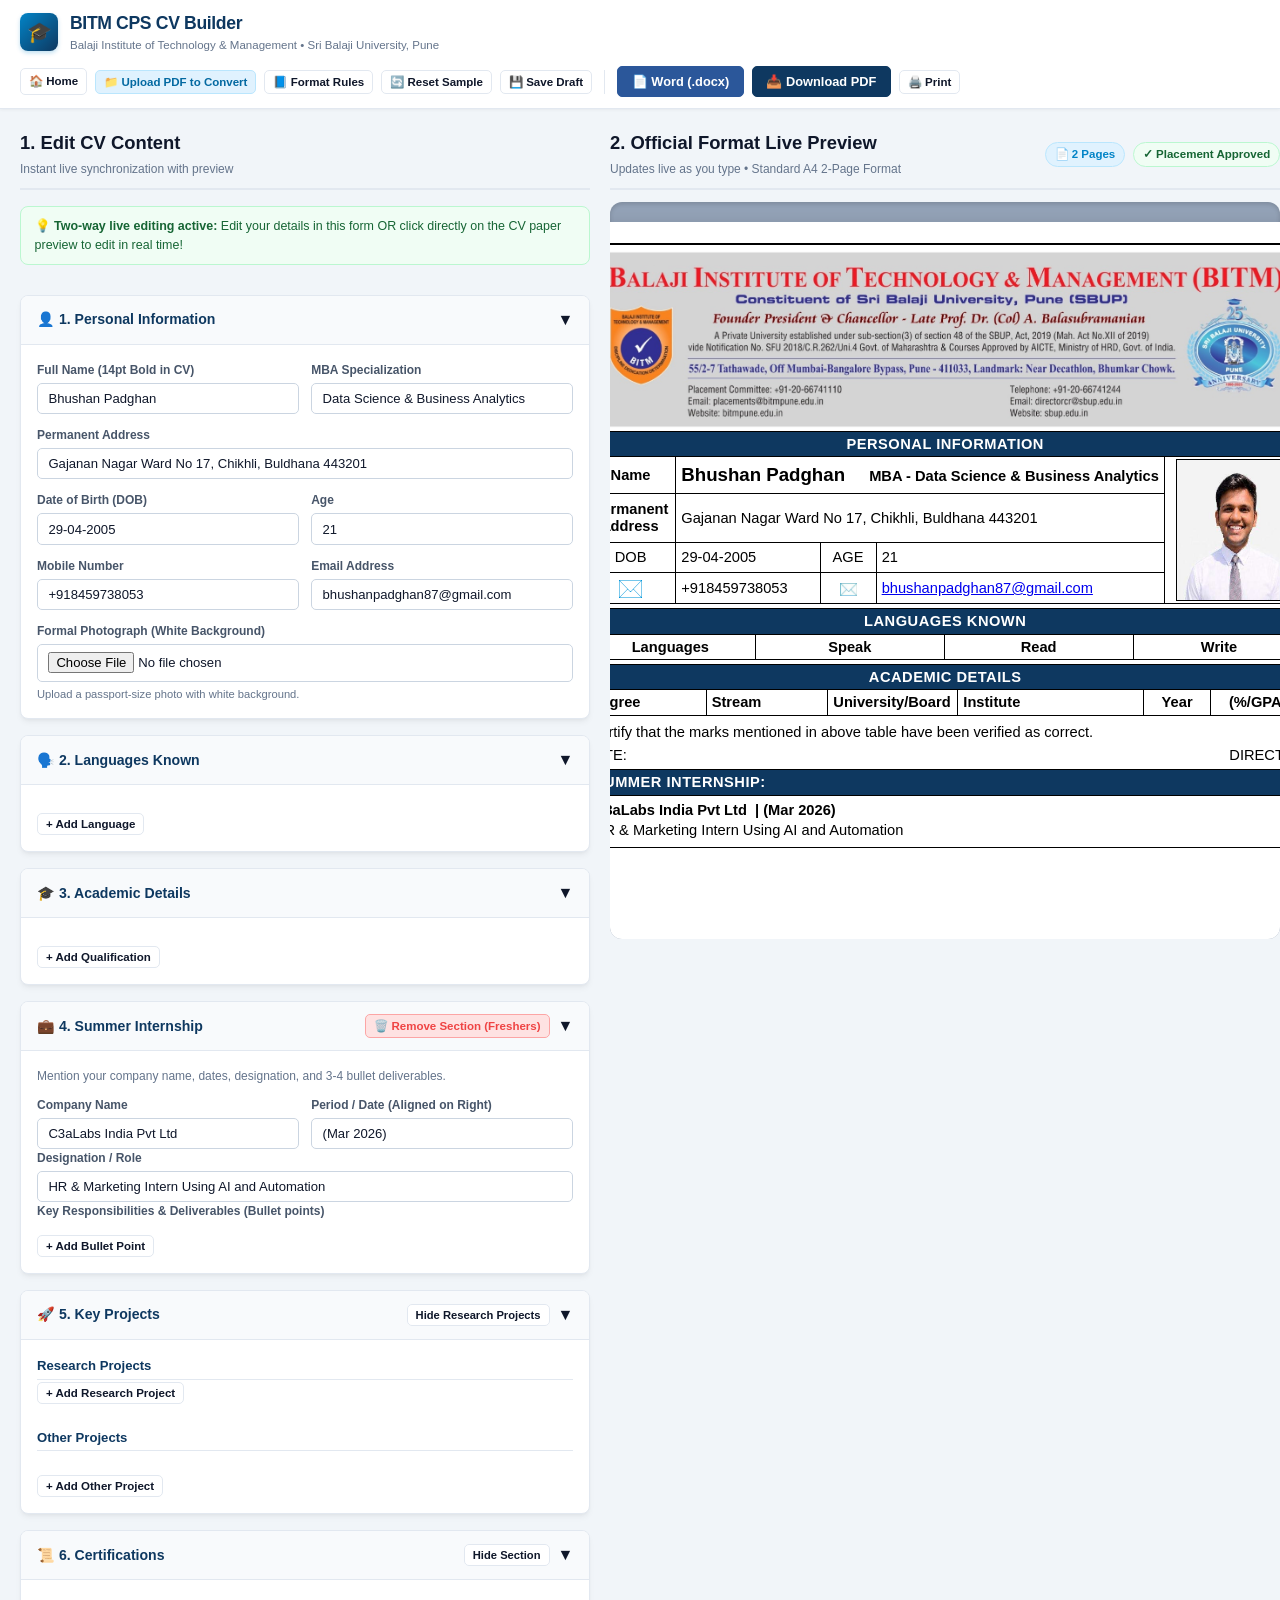
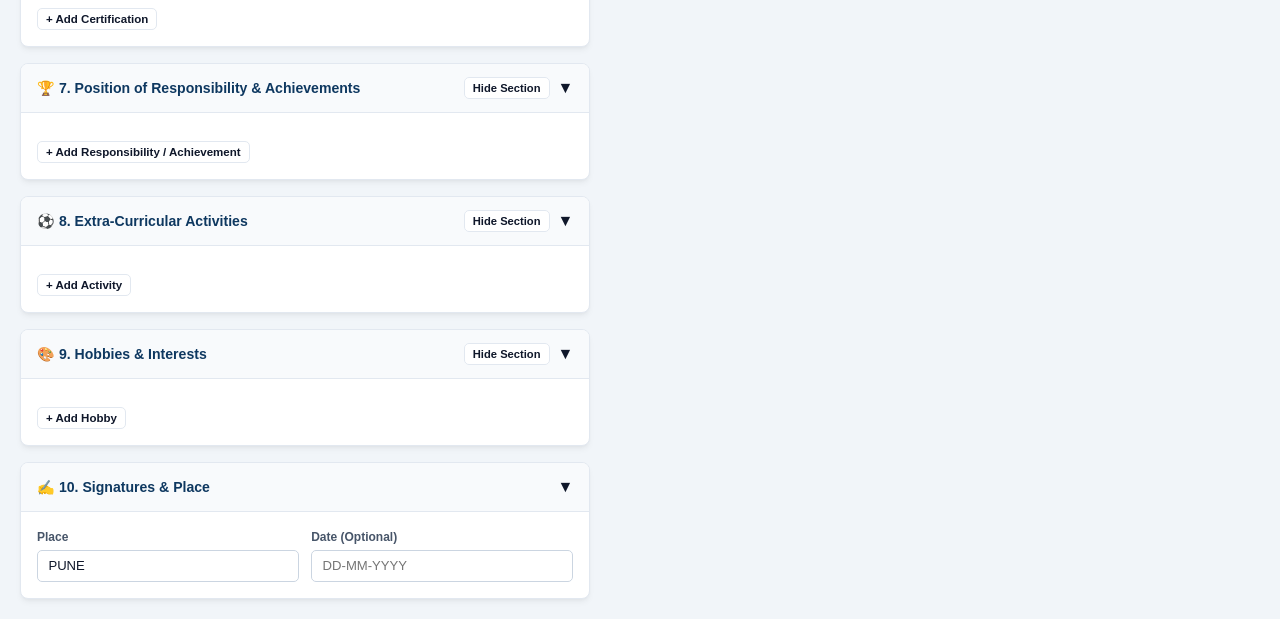
==== commit 865ddf19: "Fix live CV editing, two-way preview editing, and state synchronization" ====
--- a/builder.html
+++ b/builder.html
@@ -74,7 +74,7 @@
 
       <!-- Helpful Guide Banner -->
       <div class="editor-guide-banner">
-        <span>💡 Edit your details below. The official preview on the right updates live on every keystroke.</span>
+        <span>💡 <strong>Two-way live editing active:</strong> Edit your details in this form OR click directly on the CV paper preview to edit in real time!</span>
       </div>
 
       <!-- Card 1: Personal Information -->
--- a/style.css
+++ b/style.css
@@ -1304,10 +1304,37 @@
   color: #94a3b8;
 }
 
+/* Direct Preview In-Place Editing */
+.preview-editable {
+  outline: none;
+  cursor: text;
+  transition: background 0.15s ease, box-shadow 0.15s ease;
+  border-radius: 2px;
+  min-width: 20px;
+  display: inline-block;
+}
+
+.preview-editable:hover {
+  background: rgba(14, 56, 96, 0.06);
+  box-shadow: inset 0 0 0 1px rgba(14, 56, 96, 0.35);
+}
+
+.preview-editable:focus {
+  background: rgba(14, 56, 96, 0.08);
+  box-shadow: inset 0 0 0 1.5px #0e3860;
+}
+
 /* ==========================================================================
    PRINT MEDIA QUERY - STRICT 100% IDENTICAL ZERO-MARGIN EXPORT
    ========================================================================== */
 @media print {
+  .preview-editable,
+  .preview-editable:hover,
+  .preview-editable:focus {
+    background: transparent !important;
+    box-shadow: none !important;
+  }
+
   @page {
     size: A4 portrait;
     margin: 0mm !important;
